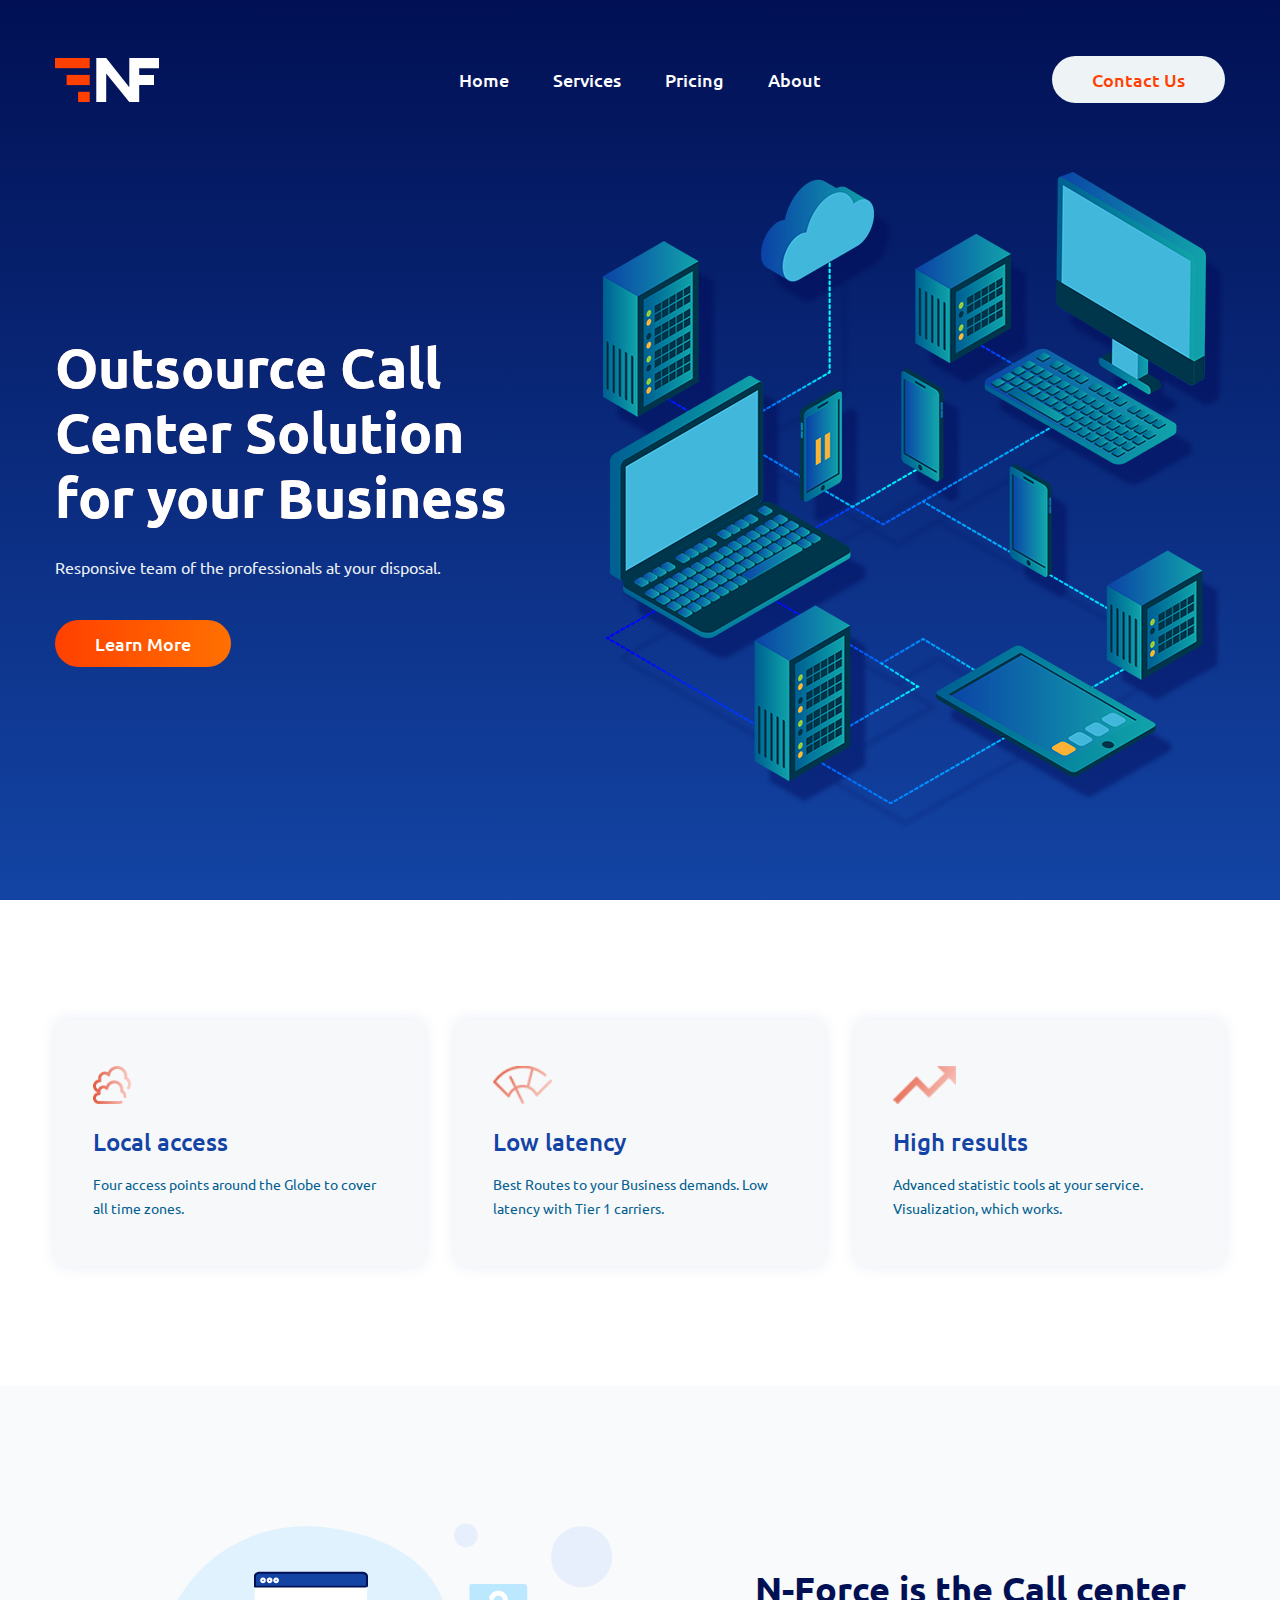
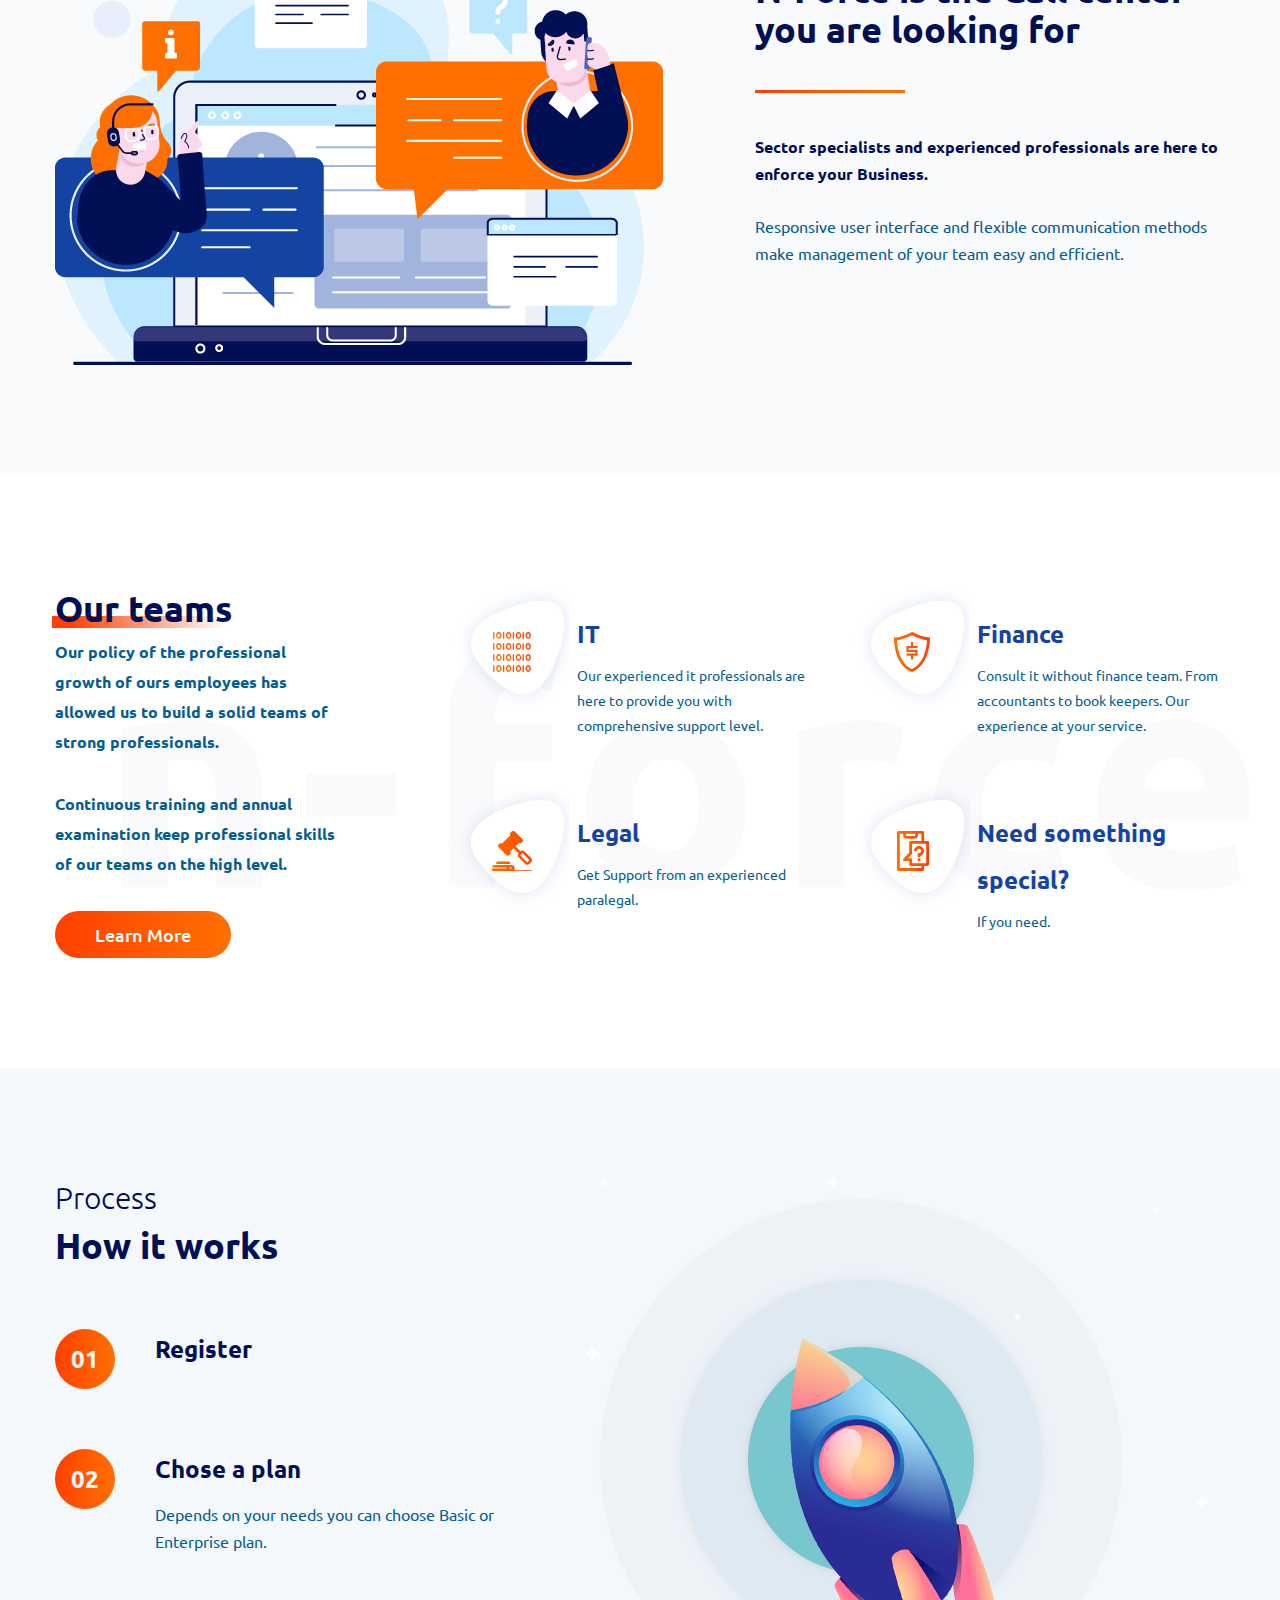
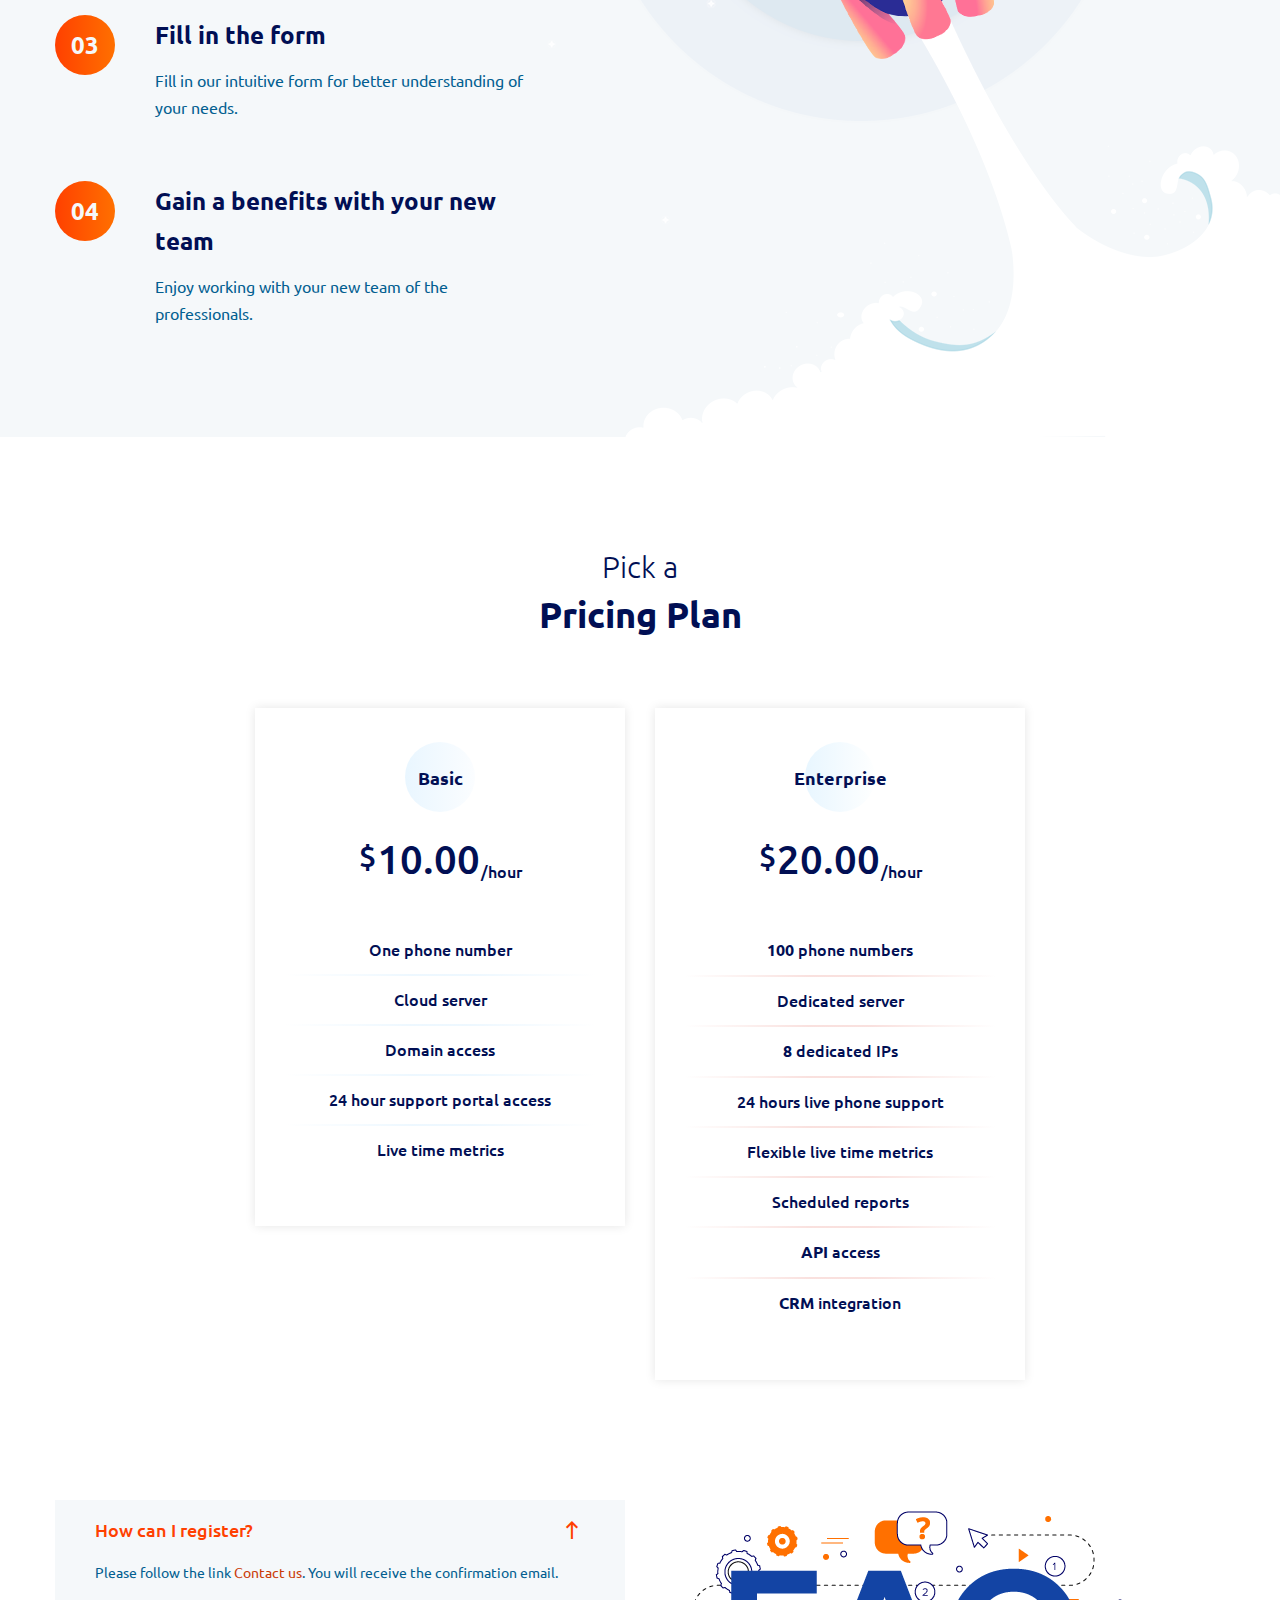
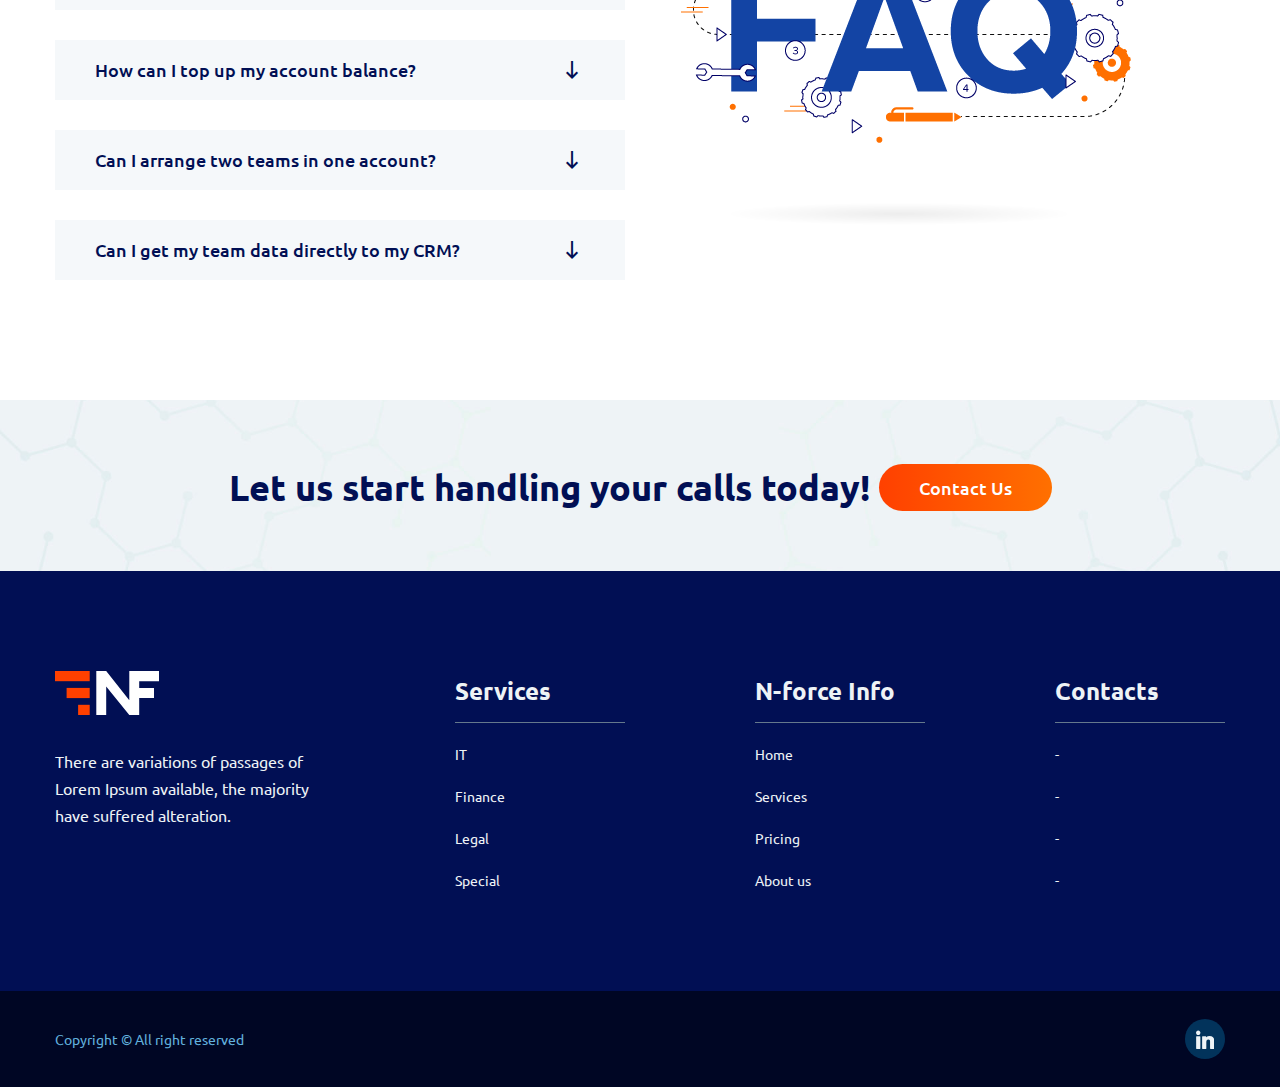
==== index.html @ a9c1863a "ADD: initial version" ====
<!doctype html>
<html class="no-js" lang="zxx">

<head>
	<meta charset="utf-8">
	<meta http-equiv="x-ua-compatible" content="ie=edge">
	<title>N-Force - Outsource Call Center Solution for your Business</title>
	<meta name="description" content="">
	<meta name="viewport" content="width=device-width, initial-scale=1">

	<!-- Favicons -->
	<link rel="shortcut icon" href="images/favicon.ico">
	<link rel="apple-touch-icon" href="images/icon.png">

	<!-- Google font (font-family: 'Ubuntu', sans-serif;) -->
	<link href="https://fonts.googleapis.com/css?family=Ubuntu:300,400,400i,500,500i,700" rel="stylesheet">

	<!-- Stylesheets -->
	<link rel="stylesheet" href="css/bootstrap.min.css">
	<link rel="stylesheet" href="css/plugins.css">
	<link rel="stylesheet" href="style.css">

	<!-- Cusom css -->
    <link rel="stylesheet" href="css/custom.css">

	<!-- Modernizer js -->
	<script src="js/vendor/modernizr-3.5.0.min.js"></script>
</head>

<body>

	<!-- Main wrapper -->
	<div class="wrapper" id="wrapper">
		<!-- Header -->
        <header id="header-area" class="header-area">
            <div class="container">
                <div class="row align-items-center d-none d-lg-flex">
                    <div class="col-lg-3">
                        <div class="logo">
                            <a href="index.html">
                                <img src="images/logo/nforcelogo01.svg" alt="N-force">
                            </a>
                        </div>
                    </div>
                    <div class="col-lg-6">
                        <nav class="mainmenu__nav">
                            <ul class="mainmenu">
                                <li>
                                    <a href="index.html">Home</a>
                                </li>
                                <li class="drop">
                                    <a href="services.html">Services</a>
                                    <ul class="dropdown__menu">
                                        <li><a href="services.html#it">IT</a></li>
                                        <li><a href="services.html#finance">Finance</a></li>
                                        <li><a href="services.html#legal">Legal</a></li>
                                        <li><a href="services.html#special">Special</a></li>
                                    </ul>
                                </li>
                                <li>
                                    <a href="index.html#pricing">Pricing</a>
                                </li>
                                <li>
                                    <a href="about.html">About</a>
                                </li>
                            </ul>
                        </nav>
                    </div>
                    <div class="col-lg-3">
                        <div class="header__btn">
                            <a class="voopo__btn white__btn" href="contact.html">Contact Us</a>
                        </div>
                    </div>
                </div>
                <!-- Mobile Menu -->
                <div class="mobile-menu d-block d-lg-none">
                    <div class="logo">
                        <a href="index.html"><img src="images/logo/nforcelogo01.svg" alt="N-force"></a>
                    </div>
                    <div class="header__btn">
                        <a class="voopo__btn white__btn" href="contact.html">Contact Us</a>
                    </div>
                </div>
                <!-- Mobile Menu -->
            </div>
        </header>
		<!-- //Header -->
		<!-- Start Banner Area -->
		<div class="slider__area slider--one">
			<div class="slide__activation">
				<!-- Start Single Slide -->
				<div class="slide slider_fixed_height gra__bg--1 d-flex align-items-center">
					<div class="container">
						<div class="row align-items-center">
							<div class="col-lg-6 col-xl-5 col-md-6 col-sm-6 col-12">
								<div class="content">
									<h1>Outsource Call Center Solution for your Business</h1>
									<p>Responsive team of the professionals at your disposal.</p>
									<a class="voopo__btn btn--org" href="about.html">Learn More</a>
								</div>
							</div>
							<div class="col-lg-6 col-xl-7 col-md-6 col-sm-6 col-12">
								<div class="slide__fornt__img">
									<img src="images/banner/s1.png" alt="N-force">
								</div>
							</div>
						</div>
					</div>
				</div>
				<!-- End Single Slide -->
			</div>
		</div>
		<!-- End Banner Area -->
		<!-- Start Service Area -->
		<div id="service" class="voopo__service ptb--120">
			<div class="container">
				<div class="row">
					<!-- Start Single Service -->
					<div class="col-lg-4 col-md-6 col-sm-6 col-12">
						<div class="service">
							<img src="images/icons/s1.png" alt="N-force">
							<h2><a href="#">Local access</a></h2>
							<p>Four access points around the Globe to cover all time zones.</p>
						</div>
					</div>
					<!-- End Single Service -->
					<!-- Start Single Service -->
					<div class="col-lg-4 col-md-6 col-sm-6 col-12 xs__mt--40">
						<div class="service">
							<img src="images/icons/s2.png" alt="N-force">
							<h2><a href="#">Low latency</a></h2>
							<p>Best Routes to your Business demands. Low latency with Tier 1 carriers.</p>
						</div>
					</div>
					<!-- End Single Service -->
					<!-- Start Single Service -->
					<div class="col-lg-4 col-md-6 col-sm-6 col-12 md__mt--40 sm__mt--40">
						<div class="service">
							<img src="images/icons/s3.png" alt="N-force">
							<h2><a href="#">High results</a></h2>
							<p>Advanced statistic tools at your service. Visualization, which works.</p>
						</div>
					</div>
					<!-- End Single Service -->
				</div>
			</div>
		</div>
		<!-- End Service Area -->
		<!-- Start N-force Business -->
		<div class="voopo__business bg--cart-4 ptb--110">
			<div class="container">
				<div class="row align-items-center">
					<div class="col-xl-7 col-lg-6 col-md-6 col-sm-12 col-12">
						<div class="thumb">
							<img src="images/about/s1.png" alt="N-force">
						</div>
					</div>
					<div class="col-xl-5 col-lg-6 col-md-6 col-sm-12 col-12 sm__mt--40">
						<div class="content">
							<h2 class="title__line">N-Force is the Call center you are looking for</h2>
							<p class="first__desc">Sector specialists and experienced professionals are here to enforce your Business.</p>
							<p>Responsive user interface and flexible communication methods make management of your team easy and efficient.</p>
							<p></p>
						</div>
					</div>
				</div>
			</div>
		</div>
		<!-- End N-force Business -->
		<!-- Start Best Service Area -->
		<div id="service" class="voopo__best__service bg--white ptb--110  poss--relative area__text">
			<div class="container">
				<div class="row">
					<!-- Start Single Service -->
					<div class="col-lg-4 col-md-5 col-12 col-sm-8">
						<div class="service__title">
							<h2>Our teams</h2>
							<p>Our policy of the professional growth of ours employees has allowed us to build a solid teams of strong professionals.</p>
                            <p> Continuous training and annual examination keep professional skills of our teams on the high level.</p>
							<a class="voopo__btn btn--org" href="services.html">Learn More</a>
						</div>
					</div>
					<!-- End Single Service -->
					<!-- Start Single Service -->
					<div class="col-xl-4 col-lg-6 col-md-7 col-12 col-sm-12 sm__mt--40">
						<div class="best__service">
							<div class="icon">
                                <img src="images/icons/data.svg" alt="IT">
							</div>
							<div class="content">
								<h2><a href="services.html#it">IT</a></h2>
								<p>Our experienced it professionals are here to provide you with comprehensive support level.</p>
							</div>
						</div>
						<div class="best__service">
							<div class="icon">
								<img src="images/icons/legal.svg" alt="Legal">
							</div>
							<div class="content">
								<h2><a href="services.html#legal">Legal</a></h2>
								<p>Get Support from an experienced paralegal.</p>
							</div>
						</div>
					</div>
					<!-- End Single Service -->
					<!-- Start Single Service -->
					<div class="col-xl-4 col-lg-6 col-md-7 col-12 col-sm-12 sm__mt--40">
						<div class="best__service">
							<div class="icon">
								<img src="images/icons/finance.svg" alt="Finance">
							</div>
							<div class="content">
								<h2><a href="services.html#finance">Finance</a></h2>
								<p>Consult it without finance team. From accountants to book keepers. Our experience at your service.</p>
							</div>
						</div>
						<div class="best__service">
							<div class="icon">
								<img src="images/icons/special.svg" alt="Special">
							</div>
							<div class="content">
								<h2><a href="services.html#special">Need something special?</a></h2>
								<p>If you need.</p>
							</div>
						</div>
					</div>
					<!-- End Single Service -->
				</div>
			</div>
		</div>
		<!-- End Best Service Area -->
        <!-- Start Working Process -->
        <div class="voopo__working__process bg--cart-7 poss--relative">
            <div class="container">
                <div class="row">
                    <div class="col-lg-12">
                        <div class="section__title text-left">
                            <span>Process</span>
                            <h2>How it works</h2>
                        </div>
                    </div>
                </div>
                <div class="row">
                    <div class="col-lg-5 col-md-6 col-sm-12 col-12">
                        <div class="process__inner">
                            <!-- Start Single Process -->
                            <div class="voopo__process">
                                <div class="count">
                                    <span>01</span>
                                </div>
                                <div class="content">
                                    <h4>Register</h4>
                                    <p></p>
                                </div>
                            </div>
                            <!-- End Single Process -->
                            <!-- Start Single Process -->
                            <div class="voopo__process">
                                <div class="count">
                                    <span>02</span>
                                </div>
                                <div class="content">
                                    <h4>Chose a plan</h4>
                                    <p>Depends on your needs you can choose Basic or Enterprise plan.</p>
                                </div>
                            </div>
                            <!-- End Single Process -->
                            <!-- Start Single Process -->
                            <div class="voopo__process">
                                <div class="count">
                                    <span>03</span>
                                </div>
                                <div class="content">
                                    <h4>Fill in the form</h4>
                                    <p>Fill in our intuitive form for better understanding of your needs.</p>
                                </div>
                            </div>
                            <!-- End Single Process -->
                            <!-- Start Single Process -->
                            <div class="voopo__process">
                                <div class="count">
                                    <span>04</span>
                                </div>
                                <div class="content">
                                    <h4>Gain a benefits with your new team</h4>
                                    <p>Enjoy working with your new team of the professionals.</p>
                                </div>
                            </div>
                            <!-- End Single Process -->
                        </div>
                    </div>
                </div>
            </div>
            <div class="thumb__poss">
                <img src="images/about/shape.png" alt="N-force">
            </div>
        </div>
        <!-- End Working Process -->
		<!-- Start Pricing Table Area -->
		<div id="pricing" class="voopo__picing__area pt--110 pb--120">
			<div class="container">
				<div class="row">
					<div class="col-lg-12">
						<div class="section__title text-center">
							<span>Pick a</span>
							<h2>Pricing Plan</h2>
						</div>
					</div>
				</div>
				<div class="row mt--30">
					<!-- Start Single Pricing -->
                    <div class="col-lg-2">
                    </div>
					<div class="col-lg-4 col-md-6 col-sm-6 col-12">
						<div class="pricing">
							<div class="content">
								<span>Basic</span>
								<div class="price">
									<p><sup>$</sup> 10.00 <sub>/hour</sub></p>
								</div>
								<ul>
									<li>One phone number</li>
									<li>Cloud server</li>
									<li>Domain access</li>
									<li>24 hour support portal access</li>
									<li>Live time metrics</li>
								</ul>
							</div>
						</div>
					</div>
					<!-- End Single Pricing -->
					<!-- Start Single Pricing -->
					<div class="col-lg-4 col-md-6 col-sm-6 col-12">
						<div class="pricing active">
							<div class="content">
								<span>Enterprise</span>
								<div class="price">
									<p><sup>$</sup> 20.00 <sub>/hour</sub></p>
								</div>
								<ul>
									<li><b>100</b> phone numbers</li>
									<li>Dedicated server</li>
									<li><b>8</b> dedicated IPs</li>
									<li>24 hours live phone support</li>
									<li>Flexible live time metrics</li>
                                    <li>Scheduled reports</li>
                                    <li><b>API</b> access</li>
                                    <li><b>CRM</b> integration</li>

								</ul>
							</div>
						</div>
					</div>
                    <div class="col-lg-2">
                    </div>
					<!-- End Single Pricing -->
				</div>
			</div>
		</div>
		<!-- End Pricing Table Area -->
        <!-- Start Faq Area -->
        <div class="voopo__faq__area pb--120 bg--white">
            <div class="container">
                <div class="row">
                    <div class="col-lg-6 col-md-12 col-sm-12 col-12">
                        <div id="accordion" class="panora_accordion" role="tablist">
                            <div class="card">
                                <div class="acc-header" role="tab" id="headingOne">
                                    <h5>
                                        <a data-toggle="collapse" href="#collapseOne" role="button" aria-expanded="true" aria-controls="collapseOne">How can I register?</a>
                                    </h5>
                                </div>

                                <div id="collapseOne" class="collapse show" role="tabpanel" aria-labelledby="headingOne" data-parent="#accordion">
                                    <div class="card-body">Please follow the link <a href="contact.html">Contact us</a>. You will receive the confirmation email.
                                    </div>
                                </div>
                            </div>
                            <div class="card">
                                <div class="acc-header" role="tab" id="headingTwo">
                                    <h5>
                                        <a class="collapsed" data-toggle="collapse" href="#collapseTwo" role="button" aria-expanded="false" aria-controls="collapseTwo">
                                            How can I top up my account balance?</a>
                                    </h5>
                                </div>
                                <div id="collapseTwo" class="collapse" role="tabpanel" aria-labelledby="headingTwo" data-parent="#accordion">
                                    <div class="card-body">We accept payments by credit cards (Visa, Master Card, American Express), PayPal and Direct Bank wire transfer.</div>
                                </div>
                            </div>
                            <div class="card">
                                <div class="acc-header" role="tab" id="headingThree">
                                    <h5>
                                        <a class="collapsed" data-toggle="collapse" href="#collapseThree" role="button" aria-expanded="false" aria-controls="collapseThree">Can I arrange two teams in one account?</a>
                                    </h5>
                                </div>
                                <div id="collapseThree" class="collapse" role="tabpanel" aria-labelledby="headingThree" data-parent="#accordion">
                                    <div class="card-body">Yes, your will be able to switch between your teams on your real time dashboard.</div>
                                </div>
                            </div>
                            <div class="card">
                                <div class="acc-header" role="tab" id="four">
                                    <h5>
                                        <a class="collapsed" data-toggle="collapse" href="#collapseFour" role="button" aria-expanded="false" aria-controls="collapseFour">
                                        Can I get my team data directly to my CRM?</a>
                                    </h5>
                                </div>
                                <div id="collapseFour" class="collapse" role="tabpanel" aria-labelledby="four" data-parent="#accordion">
                                    <div class="card-body">Yes, our enterprise clients have this feature.</div>
                                </div>
                            </div>
                        </div>
                    </div>
                    <div class="col-lg-6 col-md-12 col-sm-12 col-12 sm__mt--40 md__mt--40 xs__mt--40">
                        <div class="contact__thumb">
                            <img src="images/about/faq.png" alt="N-force">
                        </div>
                    </div>
                </div>
            </div>
        </div>
        <!-- End Faq Area -->
        <!-- Start Contact US Area -->
        <div class="ptb--60 bg-image--8">
            <div class="container">
                <div class="row">
                    <div class="col-lg-12">
                        <div class="section__title text-center">
                            <h2>
                            Let us start handling your calls today!
                            <a class="voopo__btn align-top" href="contact.html">Contact Us</a>
                            </h2>
                        </div>

                    </div>
                </div>
            </div>
        </div>
        <!-- End Contact US Area -->
		<!-- Footer Area -->
		<footer id="footer" class="footer-area">
			<div class="footer__top bg--cart-8">
				<div class="container">
					<div class="row">
						<!-- Start Single Wedget -->
						<div class="col-lg-3 col-md-6 col-sm-6 col-12">
							<div class="single__wedget">
								<div class="logo">
									<a href="index.html"><img src="images/logo/nforcelogo01.svg" alt="N-force"></a>
								</div>
								<div class="content">
									<p>There are variations of passages of Lorem Ipsum available, the majority have suffered alteration.</p>
								</div>
							</div>
						</div>
						<!-- End Single Wedget -->
						<!-- Start Single Wedget -->
						<div class="col-lg-2 offset-lg-1 col-md-6 col-sm-6 col-12 xs__mt--40">
							<div class="single__wedget">
								<h2 class="ft__title">Services</h2>
								<ul class="ft__contact__link">
									<li><a href="services.html#it">IT</a></li>
									<li><a href="services.html#finance">Finance</a></li>
									<li><a href="services.html#legal">Legal</a></li>
									<li><a href="services.html#special">Special</a></li>
								</ul>
							</div>
						</div>
						<!-- End Single Wedget -->
						<!-- Start Single Wedget -->
						<div class="col-lg-2 offset-lg-1 col-md-6 col-sm-6 col-12 sm__mt--40 md__mt--40">
							<div class="single__wedget">
								<h2 class="ft__title">N-force Info</h2>
								<ul class="ft__contact__link">
									<li><a href="index.html">Home</a></li>
									<li><a href="services.html">Services</a></li>
									<li><a href="index.html#pricing">Pricing</a></li>
									<li><a href="about.html">About us</a></li>
								</ul>
							</div>
						</div>
						<!-- End Single Wedget -->
						<!-- Start Single Wedget -->
						<div class="col-lg-2 offset-lg-1 col-md-6 col-sm-6 col-12 sm__mt--40 md__mt--40">
							<div class="single__wedget">
								<h2 class="ft__title">Contacts</h2>
								<ul class="ft__contact__link">
									<li><a href="#">-</a></li>
									<li><a href="#">-</a></li>
									<li><a href="#">-</a></li>
									<li><a href="#">-</a></li>
								</ul>
							</div>
						</div>
						<!-- End Single Wedget -->
					</div>
				</div>
			</div>
			<div class="copyright bg--cart-3">
				<div class="container">
					<div class="row align-items-center">
						<div class="col-lg-6 col-md-6 col-sm-6 col-12">
							<div class="copyright__inner">
								<p>Copyright © All right reserved</p>
							</div>
						</div>
						<div class="col-lg-6 col-md-6 col-sm-6 col-12">
							<div class="ft__social__link">
								<ul class="social-icon">
									<li><a href="#"><i class="zmdi zmdi-linkedin"></i></a></li>
								</ul>
							</div>
						</div>
					</div>
				</div>
			</div>
		</footer>
		<!-- //Footer Area -->

	</div><!-- //Main wrapper -->

	<!-- JS Files -->
	<script src="js/vendor/jquery-3.2.1.min.js"></script>
	<script src="js/popper.min.js"></script>
	<script src="js/bootstrap.min.js"></script>
	<script src="js/plugins.js"></script>
	<script src="js/active.js"></script>
</body>
</html>
---- css/plugins.css ----
/*********************************************************************************

	Template Name: Voopo - VOIP, Telecom and Cloud Services Template
	Description: Voopo is a beautiful and unique Bootstrap 4 template.
	Version: 1.0

**********************************************************************************/

@import url(plugins/font-awesome.min.css);
@import url(plugins/slick.min.css);
@import url(plugins/material-design-iconic-font.min.css);
@import url(plugins/mainmenu.css);
---- style.css ----
/*********************************************************************************

	Template Name: N-force - VOIP, Telecom and Cloud Services Template
	Description: N-force is a beautiful and unique Bootstrap 4 template.
	Version: 1.0

**********************************************************************************/
/*===============================================================================
			[ INDEX ]
=================================================================================
	reset
	typography
	helper-class
	button
    section-title
    header
    slider
    service
    business
    software
    price
    shop
    video
    working
    faq
    breadcaump
    about
    testimonial
    blog
    sidebar
    blog-list
    contact
    cart
    checkout
    blog-details
    footer





/* Needed Files*/
/*===== Colors =====//*/
/*===== Font Family =====//*/
/*===== Line Height =====//*/
/*===== Radius  =====//*/
/*==== Font size =====//*/
/*===== Border color ======//*/
/*===== Alerts color  =====//*/
/*===== Social Colors =====//*/
/* Layouts*/
/* container 450px*/
/* container 300px*/
/*******************
Basic Styles
********************/
/*--------------------
Reset Styles
----------------------*/
* {
  box-sizing: border-box; }

article,
aside,
details,
figcaption,
figure,
footer,
header,
nav,
section,
summary {
  display: block; }

audio,
canvas,
video {
  display: inline-block; }

audio:not([controls]) {
  display: none;
  height: 0; }

[hidden] {
  display: none; }

html {
  font-size: 100%;
  overflow-y: scroll;
  -webkit-text-size-adjust: 100%;
  -ms-text-size-adjust: 100%; }

html,
button,
input,
select,
textarea {
  font-family: "Ubuntu", sans-serif; }

body {
  color: #141412;
  line-height: 1.5;
  margin: 0; }

a {
  color: #ca3c08;
  text-decoration: none; }

a:visited {
  color: #ac0404; }

a:focus {
  outline: thin dotted; }

a:active,
a:hover {
  color: #ea9629;
  outline: 0; }

a:hover {
  text-decoration: underline; }

h1,
h2,
h3,
h4,
h5,
h6 {
  clear: both;
  font-family: "Ubuntu", sans-serif;
  line-height: 1.3; }

h1 {
  font-size: 48px;
  margin: 33px 0; }

h2 {
  font-size: 30px;
  margin: 25px 0; }

h3 {
  font-size: 22px;
  margin: 22px 0; }

h4 {
  font-size: 20px;
  margin: 25px 0; }

h5 {
  font-size: 18px;
  margin: 30px 0; }

h6 {
  font-size: 16px;
  margin: 36px 0; }

address {
  font-style: italic;
  margin: 0 0 24px; }

abbr[title] {
  border-bottom: 1px dotted; }

b,
strong {
  font-weight: bold; }

dfn {
  font-style: italic; }

mark {
  background: #ff0;
  color: #000; }

p {
  margin: 0 0 24px; }

code,
kbd,
pre,
samp {
  font-family: monospace, serif;
  font-size: 14px;
  -webkit-hyphens: none;
  -ms-hyphens: none;
  hyphens: none; }

pre {
  background: #f5f5f5;
  color: #666;
  font-family: monospace;
  font-size: 14px;
  margin: 20px 0;
  overflow: auto;
  padding: 20px;
  white-space: pre;
  white-space: pre-wrap;
  word-wrap: break-word; }

blockquote,
q {
  -webkit-hyphens: none;
  -ms-hyphens: none;
  hyphens: none;
  quotes: none; }

blockquote:before,
blockquote:after,
q:before,
q:after {
  content: "";
  content: none; }

blockquote {
  font-size: 18px;
  font-style: italic;
  font-weight: 300;
  margin: 24px 40px; }

blockquote blockquote {
  margin-right: 0; }

blockquote cite,
blockquote small {
  font-size: 14px;
  font-weight: normal;
  text-transform: uppercase; }

blockquote em,
blockquote i {
  font-style: normal;
  font-weight: 300; }

blockquote strong,
blockquote b {
  font-weight: 400; }

small {
  font-size: smaller; }

sub,
sup {
  font-size: 75%;
  line-height: 0;
  position: relative;
  vertical-align: baseline; }

sup {
  top: -0.5em; }

sub {
  bottom: -0.25em; }

dl {
  margin: 0 20px; }

dt {
  font-weight: bold; }

dd {
  margin: 0 0 20px; }

menu,
ol,
ul {
  margin: 16px 0;
  padding: 0 0 0 40px; }

ul {
  list-style-type: square; }

nav ul,
nav ol {
  list-style: none;
  list-style-image: none; }

li > ul,
li > ol {
  margin: 0; }

img {
  -ms-interpolation-mode: bicubic;
  border: 0;
  vertical-align: middle; }

svg:not(:root) {
  overflow: hidden; }

figure {
  margin: 0; }

form {
  margin: 0; }

fieldset {
  border: 1px solid #c0c0c0;
  margin: 0 2px;
  min-width: inherit;
  padding: 0.35em 0.625em 0.75em; }

legend {
  border: 0;
  padding: 0;
  white-space: normal; }

button,
input,
select,
textarea {
  font-size: 100%;
  margin: 0;
  max-width: 100%;
  vertical-align: baseline; }

button,
input {
  line-height: normal; }

button,
html input[type="button"],
input[type="reset"],
input[type="submit"] {
  -webkit-appearance: button;
  cursor: pointer; }

button[disabled],
input[disabled] {
  cursor: default; }

input[type="checkbox"],
input[type="radio"] {
  padding: 0; }

input[type="search"] {
  -webkit-appearance: textfield;
  padding-right: 2px;
  /* Don't cut off the webkit search cancel button */
  width: 270px; }

input[type="search"]::-webkit-search-decoration {
  -webkit-appearance: none; }

button::-moz-focus-inner,
input::-moz-focus-inner {
  border: 0;
  padding: 0; }

textarea {
  overflow: auto;
  vertical-align: top; }

table {
  border-bottom: 1px solid #ededed;
  border-collapse: collapse;
  border-spacing: 0;
  font-size: 14px;
  line-height: 2;
  margin: 0 0 20px;
  width: 100%; }

caption,
th,
td {
  font-weight: normal;
  text-align: left; }

caption {
  font-size: 16px;
  margin: 20px 0; }

th {
  font-weight: bold;
  text-transform: uppercase; }

td {
  border-top: 1px solid #ededed;
  padding: 6px 10px 6px 0; }

del {
  color: #333; }

ins {
  background: #fff9c0;
  text-decoration: none; }

hr {
  background-size: 4px 4px;
  border: 0;
  height: 1px;
  margin: 0 0 24px; }

/* Placeholder text color -- selectors need to be separate to work. */
::-webkit-input-placeholder {
  color: #7d7b6d; }

:-moz-placeholder {
  color: #7d7b6d; }

::-moz-placeholder {
  color: #7d7b6d; }

:-ms-input-placeholder {
  color: #7d7b6d; }

/*--------------------
	Typography
-------------------*/
html {
  overflow-x: hidden; }

body {
  overflow-x: hidden;
  font-size: 14px;
  line-height: 24px;
  -webkit-font-smoothing: antialiased;
  -moz-osx-font-smoothing: grayscale;
  font-family: "Ubuntu", sans-serif;
  color: #333333;
  font-weight: 400; }

p {
  font-size: 14px;
  line-height: 24px;
  color: #035f91; }

::-webkit-input-placeholder {
  color: #333333; }

:-moz-placeholder {
  color: #333333; }

::-moz-placeholder {
  color: #333333; }

:-ms-input-placeholder {
  color: #333333; }

h1,
h2,
h3,
h4,
h5,
h6,
.h1,
.h2,
.h3,
.h4,
.h5,
.h6,
address,
p,
pre,
blockquote,
dl,
dd,
menu,
ol,
ul,
table,
caption,
hr {
  margin: 0;
  margin-bottom: 15px; }

h1,
h2,
h3,
h4,
h5,
h6,
.h1,
.h2,
.h3,
.h4,
.h5,
.h6 {
  font-family: "Ubuntu", sans-serif;
  line-height: 1.3; }

h1,
.h1 {
  font-size: 55px;
  font-weight: 700; }

h2,
.h2 {
  font-size: 24px;
  font-weight: 700; }

h3,
.h3 {
  font-size: 22px; }

h4,
.h4 {
  font-size: 20px; }

h5,
.h5 {
  font-size: 18px; }

h6,
.h6 {
  font-size: 16px; }

@media only screen and (min-width: 768px) and (max-width: 991px) {
  h1,
  .h1 {
    font-size: 36px; }

  h2,
  .h2 {
    font-size: 26px; }

  h3,
  .h3 {
    font-size: 20px; } }
@media only screen and (max-width: 767px) {
  h1,
  .h1 {
    font-size: 32px; }

  h2,
  .h2 {
    font-size: 24px; }

  h3,
  .h3 {
    font-size: 18px; } }
h1,
.h1,
h2,
.h2 {
  font-weight: 700; }

h3,
.h3,
h4,
.h4 {
  font-weight: 600; }

h5,
.h5,
h6,
.h6 {
  font-weight: 500; }

a:hover,
a:focus,
a:active {
  text-decoration: none;
  outline: none; }

/**--------------------
Helper Class
------------------*/
.hidden {
  display: none; }

.visuallyhidden {
  border: 0;
  clip: rect(0 0 0 0);
  height: 1px;
  margin: -1px;
  overflow: hidden;
  padding: 0;
  position: absolute;
  width: 1px; }

.visuallyhidden.focusable:active,
.visuallyhidden.focusable:focus {
  clip: auto;
  height: auto;
  margin: 0;
  overflow: visible;
  position: static;
  width: auto; }

.invisible {
  visibility: hidden; }

.clearfix:before,
.clearfix:after {
  content: " ";
  /* 1 */
  display: table;
  /* 2 */ }

.clearfix:after {
  clear: both; }

.poss--relative {
  position: relative; }

.poss--absolute {
  position: absolute; }

a {
  transition: 0.5s; }

a#scrollUp {
  background: #ff4000;
  color: #fff;
  bottom: 40px;
  right: 40px;
  border-radius: 100px;
  height: 45px;
  width: 45px;
  font-size: 20px;
  text-align: center;
  padding: 9px 0;
  box-shadow: 0 0 15px 0px rgba(50, 50, 50, 0.2);
  transition: 0.3s;
  line-height: 25px; }
  a#scrollUp:hover {
    background: #fff;
    color: #ff4000; }

input,
textarea {
  outline: none;
  transition: 0.3s; }

@media only screen and (max-width: 575px) {
  .container {
    width: 450px; } }
@media only screen and (max-width: 479px) {
  .container {
    width: 300px; } }
/* Font specialized */
.body--font {
  font-family: "Ubuntu", sans-serif; }

.heading--font {
  font-family: "Ubuntu", sans-serif; }

/* Height and width */
.fullscreen {
  min-height: 100vh;
  width: 100%; }

.w--100 {
  width: 100%; }

.w--75 {
  width: 75%; }

.w--50 {
  width: 50%; }

.w--33 {
  width: 33.33%; }

.w--25 {
  width: 25%; }

.w--10 {
  width: 10%; }

.h--100 {
  height: 100%; }

.h--75 {
  height: 75%; }

.h--50 {
  height: 50%; }

.h--25 {
  height: 25%; }

.h--33 {
  height: 33.33%; }

.h--10 {
  height: 10%; }

/* Define Colors */
.theme--color {
  color: #ff4000; }

.color--light {
  color: #999999; }

.color--dark {
  color: #333333; }

.color--black {
  color: #000000; }

.color--white {
  color: #ffffff; }

/* Background Color */
.bg--theme {
  background: #ff4000; }

.bg--light {
  background: #999999; }

.bg--dark {
  background: #333333; }

.bg--black {
  background: #000000; }

.bg--white {
  background: #ffffff; }

.bg--cart-1 {
  background: #f8fafb; }

.bg--cart-2 {
  background: #00082e; }

.bg--cart-3 {
  background: #000624; }

.bg--cart-4 {
  background: #f8fafb; }

.bg--cart-5 {
  background: #f5f8fa; }

.bg--cart-6 {
  background: #f8f1f4; }

.bg--cart-7 {
  background: #f5f8fa; }

.bg--cart-8 {
  background: #010f54; }

.bg--cart-9 {
  background: #f1f5f8; }

.bg--cart-10 {
  background: #f8fafb; }

.bg--cart-11 {
  background: #f8f9fa; }

/* Background Image */
.bg-image--1 {
  background-image: url(images/bg/1.jpg);
  background-repeat: no-repeat;
  background-size: cover;
  background-position: center center; }

.bg-image--2 {
  background-image: url(images/bg/2.jpg);
  background-repeat: no-repeat;
  background-size: cover;
  background-position: center center; }

.bg-image--3 {
  background-image: url(images/bg/3.jpg);
  background-repeat: no-repeat;
  background-size: cover;
  background-position: center center; }

.bg-image--4 {
  background-image: url(images/bg/4.jpg);
  background-repeat: no-repeat;
  background-size: cover;
  background-position: center center; }

.bg-image--5 {
  background-image: url(images/bg/5.jpg);
  background-repeat: no-repeat;
  background-size: cover;
  background-position: center center; }

.bg-image--6 {
  background-image: url(images/bg/6.jpg);
  background-repeat: no-repeat;
  background-size: cover;
  background-position: center center; }

.bg-image--7 {
  background-image: url(images/bg/7.jpg);
  background-repeat: no-repeat;
  background-size: cover;
  background-position: center center; }

.bg-image--8 {
  background-image: url(images/bg/8.jpg);
  background-repeat: no-repeat;
  background-size: cover;
  background-position: center center; }

.bg-image--9 {
  background-image: url(images/bg/9.jpg);
  background-repeat: no-repeat;
  background-size: cover;
  background-position: center center; }

.bg-image--10 {
  background-image: url(images/bg/10.jpg);
  background-repeat: no-repeat;
  background-size: cover;
  background-position: center center; }

.bg-image--11 {
  background-image: url(images/bg/11.jpg);
  background-repeat: no-repeat;
  background-size: cover;
  background-position: center center; }

.bg-image--12 {
  background-image: url(images/bg/12.jpg);
  background-repeat: no-repeat;
  background-size: cover;
  background-position: center center; }

.bg-image--13 {
  background-image: url(images/bg/13.jpg);
  background-repeat: no-repeat;
  background-size: cover;
  background-position: center center; }

.bg-image--14 {
  background-image: url(images/bg/14.jpg);
  background-repeat: no-repeat;
  background-size: cover;
  background-position: center center; }

.bg-image--15 {
  background-image: url(images/bg/15.jpg);
  background-repeat: no-repeat;
  background-size: cover;
  background-position: center center; }

.bg-image--16 {
  background-image: url(images/bg/16.jpg);
  background-repeat: no-repeat;
  background-size: cover;
  background-position: center center; }

.bg-image--17 {
  background-image: url(images/bg/17.jpg);
  background-repeat: no-repeat;
  background-size: cover;
  background-position: center center; }

.bg-image--18 {
  background-image: url(images/bg/18.jpg);
  background-repeat: no-repeat;
  background-size: cover;
  background-position: center center; }

.bg-image--19 {
  background-image: url(images/bg/19.jpg);
  background-repeat: no-repeat;
  background-size: cover;
  background-position: center center; }

.bg-image--20 {
  background-image: url(images/bg/20.jpg);
  background-repeat: no-repeat;
  background-size: cover;
  background-position: center center; }

.mt--20 {
  margin-top: 20px; }

.mt--30 {
  margin-top: 30px; }

.mt--40 {
  margin-top: 40px; }

.mt--50 {
  margin-top: 50px; }

.mt--60 {
  margin-top: 60px; }

.mt--70 {
  margin-top: 70px; }

.mt--80 {
  margin-top: 80px; }

.mt--90 {
  margin-top: 90px; }

.mt--100 {
  margin-top: 100px; }

.mt--110 {
  margin-top: 110px; }

.mt--120 {
  margin-top: 120px; }

.mt--130 {
  margin-top: 130px; }

.mt--140 {
  margin-top: 140px; }

.mt--150 {
  margin-top: 150px; }

.pt--20 {
  padding-top: 20px; }

.pt--30 {
  padding-top: 30px; }

.pt--40 {
  padding-top: 40px; }

.pt--50 {
  padding-top: 50px; }

.pt--60 {
  padding-top: 60px; }

.pt--70 {
  padding-top: 70px; }

.pt--80 {
  padding-top: 80px; }

.pt--90 {
  padding-top: 90px; }

.pt--100 {
  padding-top: 100px; }

.pt--110 {
  padding-top: 110px; }

.pt--120 {
  padding-top: 120px; }

.pt--130 {
  padding-top: 130px; }

.pt--140 {
  padding-top: 140px; }

.pt--150 {
  padding-top: 150px; }

.pb--20 {
  padding-bottom: 20px; }

.pb--30 {
  padding-bottom: 30px; }

.pb--40 {
  padding-bottom: 40px; }

.pb--50 {
  padding-bottom: 50px; }

.pb--60 {
  padding-bottom: 60px; }

.pb--70 {
  padding-bottom: 70px; }

.pb--80 {
  padding-bottom: 80px; }

.pb--90 {
  padding-bottom: 90px; }

.pb--100 {
  padding-bottom: 100px; }

.pb--110 {
  padding-bottom: 110px; }

.pb--120 {
  padding-bottom: 120px; }

.pb--130 {
  padding-bottom: 130px; }

.pb--140 {
  padding-bottom: 140px; }

.pb--150 {
  padding-bottom: 150px; }

.pb--160 {
  padding-bottom: 160px; }

.pb--170 {
  padding-bottom: 170px; }

.pb--180 {
  padding-bottom: 180px; }

.pb--190 {
  padding-bottom: 190px; }

.pb--200 {
  padding-bottom: 200px; }

.pb--210 {
  padding-bottom: 210px; }

.pb--220 {
  padding-bottom: 220px; }

.pb--230 {
  padding-bottom: 230px; }

.pb--240 {
  padding-bottom: 240px; }

.pb--250 {
  padding-bottom: 250px; }

.ptb--20 {
  padding: 20px 0; }

.ptb--30 {
  padding: 30px 0; }

.ptb--40 {
  padding: 40px 0; }

.ptb--50 {
  padding: 50px 0; }

.ptb--60 {
  padding: 60px 0; }

.ptb--70 {
  padding: 70px 0; }

.ptb--80 {
  padding: 80px 0; }

.ptb--90 {
  padding: 90px 0; }

.ptb--100 {
  padding: 100px 0; }

.ptb--110 {
  padding: 110px 0; }

.ptb--120 {
  padding: 120px 0; }

.ptb--130 {
  padding: 130px 0; }

.ptb--140 {
  padding: 140px 0; }

.ptb--150 {
  padding: 150px 0; }

.mb--60 {
  margin-bottom: 60px; }

/* Text specialized */
.text--italic {
  font-style: italic; }

.text--normal {
  font-style: normal; }

.text--underline {
  font-style: underline; }

/* Section padding */
.section-padding--xlg {
  padding: 150px 0; }

.section-padding--lg {
  padding: 100px 0; }

.section-padding--md {
  padding: 90px 0; }

.section-padding--sm {
  padding: 50px 0; }

@media only screen and (min-width: 992px) and (max-width: 1199px) {
  .lg__mt--40 {
    margin-top: 40px; } }
@media only screen and (min-width: 768px) and (max-width: 991px) {
  .section-padding--xlg {
    padding: 120px 0; }

  .section-padding--lg {
    padding: 100px 0; }

  .section-padding--md {
    padding: 85px 0; }

  .section-padding--sm {
    padding: 70px 0; }

  .md__mt--40 {
    margin-top: 40px; } }
@media only screen and (max-width: 767px) {
  .section-padding--xlg {
    padding: 90px 0; }

  .section-padding--lg {
    padding: 70px 0; }

  .section-padding--md {
    padding: 60px 0; }

  .section-padding--sm {
    padding: 50px 0; }

  .section-padding--xs {
    padding: 50px 0; }

  .sm-mt-60 {
    margin-top: 60px; }

  .sm__mt--40 {
    margin-top: 40px; } }
@media only screen and (max-width: 575px) {
  .xs-mt-60 {
    margin-top: 60px; }

  .xs__mt--40 {
    margin-top: 40px; } }
/* Overlay styles */
[data-overlay],
[data-black-overlay] {
  position: relative; }

[data-overlay] > div,
[data-overlay] > *,
[data-black-overlay] > div,
[data-black-overlay] > * {
  position: relative;
  z-index: 2; }

[data-overlay]:before,
[data-black-overlay]:before {
  content: "";
  position: absolute;
  left: 0;
  top: 0;
  height: 100%;
  width: 100%;
  z-index: 1; }

[data-overlay]:before {
  background-color: #ff4000; }

[data-black-overlay]:before {
  background-color: #000000; }

[data-overlay="1"]:before,
[data-black-overlay="1"]:before {
  opacity: 0.1; }

[data-overlay="2"]:before,
[data-black-overlay="2"]:before {
  opacity: 0.2; }

[data-overlay="3"]:before,
[data-black-overlay="3"]:before {
  opacity: 0.3; }

[data-overlay="4"]:before,
[data-black-overlay="4"]:before {
  opacity: 0.4; }

[data-overlay="5"]:before,
[data-black-overlay="5"]:before {
  opacity: 0.5; }

[data-overlay="6"]:before,
[data-black-overlay="6"]:before {
  opacity: 0.6; }

[data-overlay="7"]:before,
[data-black-overlay="7"]:before {
  opacity: 0.7; }

[data-overlay="8"]:before,
[data-black-overlay="8"]:before {
  opacity: 0.8; }

[data-overlay="9"]:before,
[data-black-overlay="9"]:before {
  opacity: 0.9; }

[data-overlay="10"]:before,
[data-black-overlay="10"]:before {
  opacity: 1; }

@media only screen and (max-width: 767px) {
  .ptb--110 {
    padding: 60px 0; }

  .ptb--120 {
    padding: 60px 0; }

  .pt--120 {
    padding-top: 60px; }

  .pt--110 {
    padding-top: 60px; }

  .pb--120 {
    padding-bottom: 60px; }

  .pb--110 {
    padding-bottom: 60px; } }
/*******************
Elements Styles
********************/
/*------------------
    Button Styles
---------------------*/
a.voopo__btn,
button.voopo__btn {
  background: rgba(0, 0, 0, 0) linear-gradient(-90deg, #ff7000, #ff4000) repeat scroll 0 0;
  border-radius: 24px;
  color: #ffffff;
  display: inline-block;
  font-size: 18px;
  font-weight: 500;
  height: 47px;
  line-height: 47px;
  padding: 0 40px;
  position: relative;
  transition: all 0.5s ease 0s;
  z-index: 1; }
  a.voopo__btn::before,
  button.voopo__btn::before {
    background: rgba(0, 0, 0, 0) linear-gradient(90deg, #ff7000, #ff4000) repeat scroll 0 0;
    border-radius: 24px;
    content: "";
    height: 100%;
    left: 0;
    opacity: 0;
    position: absolute;
    top: 0;
    transition: all 0.5s ease 0s;
    width: 100%;
    z-index: -1; }
  a.voopo__btn:hover::before,
  button.voopo__btn:hover::before {
    opacity: 1; }
  a.voopo__btn.btn--light,
  button.voopo__btn.btn--light {
    background: linear-gradient(-90deg, #eef3f6, #eef3f6);
    color: #ff4000;
    position: relative;
    transition: all 0.5s ease 0s;
    z-index: 1; }
    a.voopo__btn.btn--light::before,
    button.voopo__btn.btn--light::before {
      background: linear-gradient(-90deg, #ff7000, #ff4000);
      border-radius: 24px;
      content: "";
      height: 100%;
      left: 0;
      opacity: 0;
      position: absolute;
      top: 0;
      transition: all 0.5s ease 0s;
      width: 100%;
      z-index: -1; }
    a.voopo__btn.btn--light:hover::before,
    button.voopo__btn.btn--light:hover::before {
      opacity: 1;
      color: #fff; }
    a.voopo__btn.btn--light:hover,
    button.voopo__btn.btn--light:hover {
      color: #fff; }
  a.voopo__btn.white__btn,
  button.voopo__btn.white__btn {
    background: #eef3f6 none repeat scroll 0 0;
    color: #ff4000; }
    a.voopo__btn.white__btn:hover,
    button.voopo__btn.white__btn:hover {
      background: #ff4000;
      color: #fff; }

button.voopo__btn {
  outline: none; }

.yu2fvl {
  z-index: 9999;
  top: 0; }

.yu2fvl-iframe {
  display: block;
  height: 100%;
  width: 100%;
  border: 0; }

.yu2fvl-overlay {
  z-index: 9998;
  background: #000;
  opacity: 0.8; }

.yu2fvl-close {
  position: absolute;
  top: 1px;
  left: 100%;
  display: inline-block;
  height: 35px;
  width: 35px;
  line-height: 35px;
  text-align: center;
  background: #f10 !important;
  background-color: #f10 !important;
  color: #ffffff;
  border: 0;
  background: none;
  cursor: pointer; }

@media only screen and (min-width: 768px) and (max-width: 991px) {
  .yu2fvl-close {
    left: auto;
    right: 0;
    top: auto;
    bottom: 100%; } }
@media only screen and (max-width: 767px) {
  .yu2fvl-close {
    left: auto;
    right: 0;
    top: auto;
    bottom: 100%; }

  .video h2 {
    color: #ffffff;
    font-size: 32px; }
  .video h4 {
    font-size: 22px;
    line-height: 32px; } }
/*------------------------------
	Section Title Styles
--------------------------------*/
.section__title span {
  color: #010f54;
  font-size: 30px;
  font-weight: 300;
  line-height: 40px; }
.section__title h2 {
  color: #010f54;
  font-size: 36px;
  margin-bottom: 0;
  margin-top: 4px; }

.section__title--2 span {
  color: #010f54;
  font-size: 18px; }
.section__title--2 h2 {
  color: #010f54;
  font-size: 36px;
  margin-bottom: 35px;
  margin-top: 4px;
  padding-bottom: 40px;
  position: relative; }
  .section__title--2 h2::before {
    background: linear-gradient(to left, #ff7000, #ff4000);
    bottom: 0;
    content: "";
    height: 3px;
    left: 0;
    position: absolute;
    width: 150px; }

@media only screen and (min-width: 1200px) and (max-width: 1599px) {
  .section__title--2 h2 {
    margin-bottom: 22px;
    padding-bottom: 21px; } }
@media only screen and (max-width: 767px) {
  .section__title--2 h2 {
    font-size: 27px;
    margin-bottom: 24px;
    padding-bottom: 21px; } }
@media only screen and (max-width: 575px) {
  .section__title--2 h2 {
    font-size: 22px;
    margin-bottom: 24px; } }
@media only screen and (max-width: 479px) {
  .section__title h2 {
    font-size: 27px;
    margin-top: 0; }

  .section__title span {
    font-size: 24px; } }
/*******************
Blocks Styles
********************/
/*-----------------------
	Header Styles
-------------------------*/
.header-area {
  left: 0;
  position: absolute;
  right: 0;
  top: 50px;
  width: auto;
  z-index: 99;
  transition: 0.3s; }

.mainmenu {
  display: flex;
  justify-content: center;
  list-style: outside none none;
  margin: 0;
  padding: 0; }
  .mainmenu li {
    margin: 0 22px; }
    .mainmenu li a {
      color: #fefefe;
      display: block;
      font-size: 18px;
      font-weight: 500;
      line-height: 59px;
      transition: all 0.3s ease 0s; }
      .mainmenu li a:hover {
        color: #ff4000; }

.header__btn {
  text-align: right; }

.header--2 .mainmenu li a {
  color: #010f54;
  font-size: 18px;
  font-weight: 500;
  line-height: 59px;
  transition: 0.5s; }
  .header--2 .mainmenu li a:hover {
    color: #e15f48 !important; }

@media only screen and (min-width: 992px) {
  .mainmenu > li.drop {
    position: relative; }
    .mainmenu > li.drop > ul.dropdown__menu {
      background: #fff none repeat scroll 0 0;
      border-top: 3px solid #ff4000;
      box-shadow: 0 10px 15px rgba(0, 0, 0, 0.3);
      left: 0;
      margin: 0;
      opacity: 0;
      padding: 20px 30px;
      position: absolute;
      top: 120%;
      transition: all 0.5s ease 0s;
      visibility: hidden;
      width: 230px;
      z-index: 99; }
      .mainmenu > li.drop > ul.dropdown__menu li {
        margin: 0; }
        .mainmenu > li.drop > ul.dropdown__menu li a {
          color: #444;
          display: block;
          font-size: 15px;
          font-weight: 400;
          line-height: 21px;
          padding: 4px 0;
          text-transform: capitalize;
          transition: all 0.5s ease 0s; }
          .mainmenu > li.drop > ul.dropdown__menu li a:hover {
            color: #ff4000;
            font-weight: 600;
            padding-left: 5px; }

  .mainmenu li.drop:hover ul.dropdown__menu {
    opacity: 1;
    top: 100%;
    visibility: visible; } }
.mobile-menu .header__btn {
  color: #fff;
  font-size: 27px;
  position: absolute;
  right: 57px;
  top: 50%;
  transform: translateY(-50%);
  z-index: 9991; }

.mobile-menu .logo {
  align-items: center;
  display: flex;
  height: 100px;
  left: 0;
  position: absolute;
  top: 50%;
  transform: translateY(-50%);
  z-index: 9991; }

.mean-container .mean-nav ul {
  display: block; }

.mean-container .mean-nav ul li {
  margin: 0; }

.mean-container .mean-nav ul li a {
  line-height: inherit; }

.mean-container .mean-nav {
  max-height: 255px;
  overflow-y: auto; }

@media only screen and (min-width: 992px) and (max-width: 1199px) {
  .mainmenu li {
    margin: 0 14px; } }
@media only screen and (max-width: 575px) {
  .mobile-menu .logo a img {
    width: 156px; }

  .header__btn a.voopo__btn {
    padding: 0 29px; }

  .mobile-menu .header__btn {
    right: 47px; }

  .header-area {
    top: 30px; } }
@media only screen and (max-width: 479px) {
  .mobile-menu .logo a img {
    width: 109px; }

  .mobile-menu .header__btn {
    right: 45px; }

  .header__btn a.voopo__btn {
    font-size: 14px;
    height: 38px;
    line-height: 36px;
    padding: 0 20px; } }
/*-----------------
    Slider Styles
-----------------*/
.gra__bg--1 {
  background: linear-gradient(to top, #1344a4, #011054); }

.slider--one .slider_fixed_height {
  height: 900px; }
.slider--one .slide {
  padding-top: 100px; }

.slider--2 .slider_fixed_height {
  height: 900px; }
.slider--2 .slide {
  padding-bottom: 10px; }

.slide .content h1 {
  color: #ffffff;
  line-height: 65px;
  margin-bottom: 25px;
  background: linear-gradient(110deg, #fff 33%, rgba(0, 0, 0, 0) 33%), linear-gradient(110deg, #f2a192 34%, #ff4000 34%);
  background-size: 400%;
  -webkit-text-fill-color: transparent;
  -webkit-background-clip: text;
  animation: Gradient 5s ease infinite;
  -webkit-animation: Gradient 15s ease infinite;
  -moz-animation: Gradient 5s ease infinite; }
.slide .content p {
  color: #eef3f6;
  font-size: 16px;
  line-height: 26px;
  margin-bottom: 40px; }
.slide .slide__fornt__img {
  text-align: right; }

@-webkit-keyframes Gradient {
  0% {
    background-position: 30% 50%; }
  50% {
    background-position: 25% 50%; }
  100% {
    background-position: 30% 50%; } }
@media only screen and (min-width: 992px) and (max-width: 1199px) {
  .slide .slide__fornt__img img {
    width: 100%; }

  .slider--one .slider_fixed_height,
  .slider--2 .slider_fixed_height {
    height: 700px; }

  .slider--2 .slide {
    padding-bottom: 0;
    padding-top: 41px; } }
@media only screen and (min-width: 768px) and (max-width: 991px) {
  .slide .content h1 {
    line-height: 49px; }

  .slide .slide__fornt__img img {
    width: 100%; }

  .slider--2 .slider_fixed_height {
    height: 700px; }

  .slider--2 .slide {
    padding-bottom: 0;
    padding-top: 100px; }

  .slider--one .slider_fixed_height {
    height: 700px; } }
@media only screen and (max-width: 767px) {
  .slide .content h1 {
    line-height: 41px;
    margin-bottom: 17px; }

  .slide .slide__fornt__img img {
    width: 100%; }

  .slider--2 .slider_fixed_height,
  .slider--one .slider_fixed_height {
    height: auto; }

  .slider--2 .slide,
  .slider--one .slider_fixed_height {
    padding-bottom: 70px;
    padding-top: 157px; }

  .slide .slide__fornt__img {
    margin-top: 26px;
    text-align: center; } }
/*-----------------
    Service Styles
-----------------*/
.service {
  background: #f7f8f9 none repeat scroll 0 0;
  border-radius: 10px;
  box-shadow: 0 0 15px rgba(19, 68, 165, 0.1);
  padding: 46px 38px;
  transition: 0.5s; }
  .service:hover {
    transform: translateY(-10px); }
  .service img {
    height: 38px; }
  .service h2 {
    margin-top: 22px; }
    .service h2 a {
      color: #1344a5;
      font-size: 24px;
      font-weight: 500;
      transition: 0.3s; }
      .service h2 a:hover {
        color: #ff4000; }
  .service p {
    margin: 0; }

.service--2 .service img {
  height: 39px; }

.voopo__service.service__position {
  position: relative;
  top: -120px; }

.service__title h2 {
  color: #010f54;
  display: inline-block;
  font-size: 36px;
  line-height: 47px;
  margin-bottom: 5px;
  position: relative;
  z-index: 1; }
  .service__title h2::before {
    background: linear-gradient(-110deg, #ffffff 3%, #ff4000 90%);
    bottom: 4px;
    content: "";
    height: 12px;
    left: -3px;
    position: absolute;
    width: 100%;
    z-index: -1; }
.service__title h3 {
  color: #010f54;
  display: inline-block;
  font-size: 36px;
  line-height: 39px;
  margin-bottom: 42px;
  position: relative;
  z-index: 2; }
  .service__title h3::before {
    background: linear-gradient(-110deg, #ffffff 3%, #ff4000 90%);
    bottom: 0;
    content: "";
    height: 12px;
    left: 0;
    position: absolute;
    width: 100%;
    z-index: -1; }
.service__title p {
  color: #035e91;
  font-size: 16px;
  font-weight: 700;
  line-height: 30px;
  margin-bottom: 32px;
  padding-right: 23%; }

.area__text::before {
  color: #fafafc;
  content: "n-force";
  font-size: 310px;
  font-weight: 700;
  letter-spacing: 16px;
  position: absolute;
  right: 0;
  top: 50%;
  transform: translateY(-50%); }

.best__service {
  display: flex;
  flex-wrap: wrap; }
  .best__service .icon {
    margin-right: 7px;
    background: rgba(0, 0, 0, 0) url("images/icons/bg.png") no-repeat scroll left top;
    color: linear-gradient(-90deg, #ff7000, #ff4000);
    font-size: 40px;
    height: 74%;
    line-height: 123px;
    text-align: center;
    flex-basis: 31%; }
    .best__service .icon i {
      background: -webkit-linear-gradient(#ff7000, #ff4000);
      -webkit-background-clip: text;
      -webkit-text-fill-color: transparent; }
  .best__service .content {
    flex-basis: 67%; }
    .best__service .content h2 {
      font-size: 24px;
      line-height: 47px;
      margin-bottom: 6px;
      margin-top: 25px; }
      .best__service .content h2 a {
        color: #1344a5;
        transition: 0.4s; }
        .best__service .content h2 a:hover {
          color: #ff4000; }
    .best__service .content p {
      line-height: 25px;
      margin: 0; }
  .best__service + .best__service {
    margin-top: 46px; }

.service--3 .thumb {
  margin-left: -15px;
  margin-right: -15px; }
  .service--3 .thumb img {
    width: 100%; }
.service--3 .service__inner {
  margin-left: -15px;
  margin-right: -15px;
  padding-bottom: 60px;
  padding-left: 370px;
  padding-top: 80px; }
  .service--3 .service__inner h2 {
    color: #010f54;
    font-size: 36px;
    margin-bottom: 35px;
    padding-bottom: 40px;
    position: relative; }
    .service--3 .service__inner h2::before {
      background: #e15b43 none repeat scroll 0 0;
      bottom: 0;
      content: "";
      height: 3px;
      left: 0;
      position: absolute;
      width: 150px; }
  .service--3 .service__inner p {
    font-size: 14px;
    line-height: 24px;
    margin-bottom: 38px;
    padding-right: 30%; }

.video__cion a {
  color: #035e91;
  font-size: 16px;
  font-weight: 700; }
  .video__cion a span {
    background: #ffffff none repeat scroll 0 0;
    border-radius: 100%;
    display: inline-block;
    height: 100px;
    line-height: 120px;
    margin-right: 20px;
    text-align: center;
    width: 100px; }
    .video__cion a span i {
      background: #ff4000 none repeat scroll 0 0;
      border-radius: 100%;
      color: #ffffff;
      display: inline-block;
      font-size: 40px;
      height: 65px;
      line-height: 65px;
      text-align: center;
      width: 65px;
      padding-left: 3px; }

@media only screen and (min-width: 1600px) and (max-width: 1919px) {
  .bg-image--7 {
    background: #fff none repeat scroll 0 0; }

  .service--3 .service__inner {
    padding-left: 200px; }

  .service--3 .service__inner h2 {
    margin-bottom: 27px;
    padding-bottom: 24px; } }
@media only screen and (min-width: 1200px) and (max-width: 1599px) {
  .bg-image--7 {
    background: #fff none repeat scroll 0 0; }

  .service--3 .service__inner {
    padding-bottom: 0px;
    padding-left: 15px;
    padding-top: 30px; }

  .service--3 .service__inner h2 {
    margin-bottom: 21px;
    padding-bottom: 20px; }

  .service--3 .service__inner p {
    margin-bottom: 12px;
    padding-right: 16%; } }
@media only screen and (min-width: 992px) and (max-width: 1199px) {
  .best__service + .best__service {
    margin-top: 30px; }

  .voopo__service.service__position {
    padding: 120px 0;
    top: 0; }

  .bg-image--7 {
    background: #fff none repeat scroll 0 0; }

  .service--3 .service__inner {
    padding-bottom: 0;
    padding-left: 20px;
    padding-top: 28px; }

  .service--3 .service__inner h2 {
    margin-bottom: 21px;
    padding-bottom: 22px; }

  .service--3 .service__inner p {
    font-size: 14px;
    line-height: 24px;
    margin-bottom: 17px; }

  .video__cion a span {
    height: 80px;
    line-height: 98px;
    width: 80px; }

  .video__cion a span i {
    height: 50px;
    line-height: 50px;
    width: 50px; } }
@media only screen and (min-width: 768px) and (max-width: 991px) {
  .best__service .content h2 {
    font-size: 21px;
    line-height: 41px;
    margin-bottom: 6px;
    margin-top: 25px; }

  .service__title h3 {
    margin-bottom: 28px; }

  .service__title p {
    margin-bottom: 25px;
    padding-right: 8%; }

  .best__service + .best__service {
    margin-top: 30px; }

  .area__text::before {
    font-size: 223px; }

  .voopo__service.service__position {
    padding: 120px 0;
    top: 0; }

  .bg-image--7 {
    background: #fff none repeat scroll 0 0; }

  .service--3 .service__inner {
    padding-bottom: 40px;
    padding-left: 40px;
    padding-top: 40px; } }
@media only screen and (max-width: 767px) {
  .best__service .icon {
    flex-basis: 24%; }

  .best__service .content {
    flex-basis: 73%; }

  .best__service + .best__service {
    margin-top: 30px; }

  .voopo__service.service__position {
    padding: 120px 0;
    top: 0; }

  .bg-image--7 {
    background: #fff none repeat scroll 0 0; }

  .service--3 .service__inner {
    padding-bottom: 40px;
    padding-left: 40px;
    padding-top: 40px; }

  .area__text::before {
    font-size: 171px; }

  .voopo__service.service__position {
    padding: 60px 0; }

  .best__service .content h2 {
    font-size: 20px; } }
@media only screen and (max-width: 575px) {
  .service__title h2 {
    display: block; }

  .service__title h2::before {
    display: none; }

  .best__service .icon {
    flex-basis: 30%; }

  .best__service .content {
    flex-basis: 68%; }

  .video__inner .video__content {
    padding: 40px 19px 30px; }

  .video__inner .video__content h2 {
    font-size: 24px;
    margin-bottom: 19px;
    padding-bottom: 22px; } }
@media only screen and (max-width: 479px) {
  .best__service .icon {
    flex-basis: 41%; }

  .best__service .content {
    flex-basis: 100%; }

  .best__service .content h2 {
    margin-top: 0; } }
/*------------------
    Button Styles
---------------------*/
.voopo__business .content h2 {
  color: #010f54;
  font-size: 36px;
  font-weight: 700;
  line-height: 40px;
  margin-bottom: 40px;
  padding-bottom: 44px;
  position: relative; }
  .voopo__business .content h2::before {
    background: linear-gradient(-90deg, #ff7000, #ff4000);
    bottom: 0;
    content: "";
    height: 3px;
    left: 0;
    position: absolute;
    width: 150px;
    transition: 0.5s; }
  .voopo__business .content h2:hover::before {
    width: 180px; }
.voopo__business .content p {
  color: #035e91;
  font-size: 16px;
  line-height: 27px;
  margin-bottom: 25px; }
  .voopo__business .content p.first__desc {
    color: #010f54;
    font-size: 16px;
    font-weight: 700;
    line-height: 27px;
    margin-bottom: 26px; }
  .voopo__business .content p:last-child {
    margin: 0; }

@media only screen and (min-width: 992px) and (max-width: 1199px) {
  .voopo__business .thumb img {
    width: 100%; } }
@media only screen and (min-width: 768px) and (max-width: 991px) {
  .voopo__business .thumb img {
    width: 100%; }

  .voopo__business .content h2 {
    font-size: 26px;
    line-height: 36px;
    margin-bottom: 24px;
    padding-bottom: 23px; }

  .voopo__business .content p {
    font-size: 14px;
    line-height: 25px;
    margin-bottom: 13px; } }
@media only screen and (max-width: 767px) {
  .voopo__business .thumb img {
    width: 100%; }

  .voopo__business .content h2 {
    color: #010f54;
    font-size: 30px;
    font-weight: 700;
    line-height: 41px;
    margin-bottom: 16px;
    padding-bottom: 15px;
    position: relative; }

  .voopo__business .content h2 {
    font-size: 30px;
    line-height: 41px;
    margin-bottom: 16px;
    padding-bottom: 15px; } }
@media only screen and (max-width: 575px) {
  .voopo__business .content h2 {
    font-size: 24px;
    line-height: 36px; }

  .area__text::before {
    display: none; }

  .voopo__business .content h2 {
    font-size: 20px;
    line-height: 31px; } }
@media only screen and (max-width: 479px) {
  .voopo__business .content p {
    font-size: 14px;
    line-height: 24px; } }
/*------------------
    Software Styles
---------------------*/
.voopo__software {
  padding-bottom: 325px; }
  .voopo__software .sft-bg-color {
    background: linear-gradient(to bottom, #1344a4, #011156);
    padding-bottom: 92px;
    padding-top: 172px; }
  .voopo__software .shape--1 {
    bottom: 100px;
    position: absolute;
    right: 0; }
  .voopo__software .content h2 {
    color: #eef3f6;
    font-size: 36px;
    line-height: 47px; }
  .voopo__software .content p {
    color: #eef3f6;
    font-size: 16px;
    line-height: 26px;
    margin-bottom: 24px; }
    .voopo__software .content p + p {
      margin: 0; }

.download__btn {
  display: flex;
  list-style: outside none none;
  margin: 80px -20px 0;
  padding: 0; }
  .download__btn li {
    margin: 0 20px; }
    .download__btn li a {
      background: #010f54 none repeat scroll 0 0;
      border-radius: 26px;
      color: #eef3f6;
      display: inline-block;
      font-size: 16px;
      height: 50px;
      line-height: 50px;
      padding: 0 40px;
      text-align: center;
      transition: all 0.5s ease 0s; }
      .download__btn li a img {
        padding-left: 20px; }
      .download__btn li a:hover {
        background: #ff4000 none repeat scroll 0 0; }

.voopo__software.software__style--2 {
  padding-bottom: 0;
  padding-top: 110px; }
  .voopo__software.software__style--2 .content p {
    margin-bottom: 0;
    padding: 0 27%; }
  .voopo__software.software__style--2 .download__btn {
    justify-content: center;
    margin: 40px -20px 0; }
    .voopo__software.software__style--2 .download__btn li a {
      background: #ffffff none repeat scroll 0 0;
      color: #0d348c;
      transition: 0.5s; }
      .voopo__software.software__style--2 .download__btn li a:hover {
        background: #ff4000;
        color: #010f54; }
  .voopo__software.software__style--2 .thumb {
    margin-bottom: -155px;
    margin-top: 38px;
    position: relative; }

.voopo__software .poly__1 {
  position: absolute;
  top: 50px;
  left: 50px; }
.voopo__software .poly__2 {
  position: absolute;
  left: 236px;
  top: 215px; }

@media only screen and (min-width: 1200px) and (max-width: 1599px) {
  .voopo__software .shape--1 {
    bottom: 50%;
    transform: translateY(50%);
    width: 50%; }

  .voopo__software .shape--1 img {
    width: 100%; }

  .voopo__software {
    padding-bottom: 120px; } }
@media only screen and (min-width: 992px) and (max-width: 1199px) {
  .voopo__software .shape--1 {
    bottom: 50%;
    transform: translateY(50%);
    width: 50%; }

  .voopo__software .shape--1 img {
    width: 100%; }

  .voopo__software {
    padding-bottom: 120px; }

  .download__btn {
    margin: 38px -20px 0; }

  .voopo__software .sft-bg-color {
    padding-top: 120px; }

  .voopo__software.software__style--2 .content p {
    padding: 0 20%; }

  .voopo__software.software__style--2 .thumb img {
    width: 100%; }

  .voopo__software.software__style--2 .thumb {
    margin-bottom: 0; } }
@media only screen and (min-width: 768px) and (max-width: 991px) {
  .voopo__software .shape--1 {
    bottom: 50%;
    transform: translateY(50%);
    width: 45%; }

  .voopo__software .shape--1 img {
    width: 100%; }

  .voopo__software {
    padding-bottom: 120px; }

  .voopo__software .sft-bg-color {
    padding-bottom: 57px;
    padding-top: 113px; }

  .download__btn {
    margin: 22px -20px 0; }

  .voopo__software.software__style--2 .content p {
    padding: 0 11%; }

  .voopo__software.software__style--2 .thumb {
    margin-bottom: 0; }

  .voopo__software.software__style--2 .thumb img {
    width: 100%; }

  .voopo__software.software__style--2 .thumb {
    margin-bottom: 0; } }
@media only screen and (max-width: 767px) {
  .voopo__software .shape--1 {
    bottom: 50%;
    transform: translateY(50%);
    width: 50%; }

  .voopo__software .shape--1 img {
    width: 100%; }

  .voopo__software {
    padding-bottom: 120px; }

  .voopo__software .shape--1 {
    bottom: 0;
    padding-top: 55px;
    position: inherit;
    transform: translateY(0px);
    width: 100%; }

  .voopo__software .sft-bg-color {
    padding-top: 120px; }

  .voopo__software.software__style--2 .content p {
    padding: 0; }

  .voopo__software.software__style--2 .download__btn {
    flex-wrap: wrap; }

  .voopo__software.software__style--2 .download__btn li + li {
    margin-top: 20px; }

  .voopo__software.software__style--2 .download__btn li {
    flex-basis: 100%; }

  .voopo__software.software__style--2 .thumb img {
    width: 100%; }

  .voopo__software.software__style--2 .thumb {
    margin-bottom: 0; }

  .voopo__software.software__style--2 {
    padding-top: 60px; }

  .voopo__software {
    padding-bottom: 60px; } }
@media only screen and (max-width: 575px) {
  .voopo__software .poly__1 {
    left: 11px;
    top: 24px; }

  .voopo__software .poly__2 {
    left: 230px;
    top: 41px; } }
@media only screen and (max-width: 479px) {
  .voopo__software .content h2 {
    font-size: 28px;
    line-height: 39px; }

  .voopo__software .content p {
    font-size: 14px;
    line-height: 24px;
    margin-bottom: 12px; }

  .download__btn {
    flex-wrap: wrap;
    justify-content: center;
    margin: 30px -20px 0; }

  .download__btn li + li {
    margin-top: 20px; }

  .voopo__software .sft-bg-color {
    padding-top: 113px; } }
/*-----------------------
	Price Styles
-------------------------*/
.pricing {
  background: #fff none repeat scroll 0 0;
  box-shadow: 0 0 10px rgba(1, 15, 10, 0.1);
  margin-top: 40px;
  padding: 58px 0 35px;
  text-align: center; }
  .pricing.active .content span::before {
    background: linear-gradient(-90deg, #feffff, #e8f6ff); }
  .pricing.active .content ul li::before {
    background-image: linear-gradient(to right, rgba(248, 217, 214, 0), rgba(248, 217, 214, 0.8) 40%, rgba(248, 217, 214, 0.8) 60%, rgba(248, 217, 214, 0)); }
  .pricing .content ul {
    list-style: outside none none;
    margin: 0 0 17px;
    padding: 0; }
    .pricing .content ul li {
      color: #010f54;
      font-size: 16px;
      font-weight: 500;
      padding: 13px 0;
      position: relative; }
      .pricing .content ul li::before {
        background-image: linear-gradient(to right, rgba(233, 246, 255, 0), rgba(233, 246, 255, 0.8) 40%, rgba(233, 246, 255, 0.8) 60%, rgba(233, 246, 255, 0));
        background-position: center center;
        background-repeat: no-repeat;
        background-size: 84% auto;
        content: "";
        height: 0.125rem;
        left: 0;
        position: absolute;
        top: 0;
        width: 100%; }
      .pricing .content ul li:first-child::before {
        display: none; }
  .pricing .content span {
    color: #010f54;
    font-size: 18px;
    font-weight: 700;
    position: relative;
    z-index: 1; }
    .pricing .content span::before {
      background: linear-gradient(-90deg, #fbfdff, #e9f6ff);
      border-radius: 100%;
      content: "";
      height: 70px;
      left: 50%;
      position: absolute;
      top: 50%;
      transform: translateX(-50%) translateY(-50%);
      width: 70px;
      z-index: -1; }
  .pricing .content .price {
    margin-bottom: 42px;
    margin-top: 44px; }
    .pricing .content .price p {
      color: #010f54;
      font-size: 40px;
      font-weight: 500;
      line-height: 47px; }
      .pricing .content .price p sup {
        left: 8px;
        top: -7px; }
      .pricing .content .price p sub {
        font-size: 16px;
        left: -8px; }

/*------------------
    Shop Styles
---------------------*/
.product {
  box-shadow: 0 0 10px rgba(0, 0, 0, 0.1);
  margin-top: 40px; }
  .product .thumb a img {
    width: 100%; }
  .product .content {
    padding: 5px 20px 30px; }
    .product .content h2 {
      margin-bottom: 2px; }
      .product .content h2 a {
        color: #010f54;
        font-size: 20px;
        line-height: 47px;
        transition: 0.5s; }
        .product .content h2 a:hover {
          color: #ff4000; }
    .product .content p {
      margin-bottom: 18px; }
    .product .content span.price {
      color: #010f54;
      font-size: 24px;
      font-weight: 500; }
  .product .hover__action {
    opacity: 0;
    position: absolute;
    text-align: center;
    top: 50%;
    transform: translateY(-50%);
    transition: all 0.5s ease 0s;
    width: 100%; }
  .product:hover .hover__action {
    opacity: 1; }

@media only screen and (min-width: 992px) and (max-width: 1199px) {
  .product .content h2 a {
    font-size: 17px;
    line-height: 41px; }

  .product .content {
    padding: 5px 17px 30px; } }
/*-----------------
    Video Styles
-----------------*/
.voopo__video {
  padding-bottom: 200px; }

.video__inner {
  position: relative;
  z-index: 2; }
  .video__inner::before {
    background: -webkit-gradient(linear, right top, left top, from(#1343a3), to(#011056));
    background: linear-gradient(to left, #1343a3, #011056);
    content: "";
    height: 100%;
    left: 0;
    opacity: 0.85;
    position: absolute;
    top: 0;
    width: 100%;
    z-index: -1; }
  .video__inner .video__content {
    background: #ffffff none repeat scroll 0 0;
    border-radius: 10px;
    margin-left: 80px;
    overflow: hidden;
    padding: 40px 34px 80px;
    position: relative;
    top: 80px; }
    .video__inner .video__content::before {
      background-image: url("images/icons/v1.png");
      background-position: right bottom;
      background-repeat: no-repeat;
      background-size: cover;
      bottom: -109px;
      content: "";
      height: 199px;
      position: absolute;
      right: -94px;
      transform: rotate(205deg);
      width: 234px; }
    .video__inner .video__content p {
      margin: 0;
      font-size: 16px;
      line-height: 27px; }
      .video__inner .video__content p + p {
        margin-top: 27px; }
    .video__inner .video__content h2 {
      color: #010f54;
      font-size: 36px;
      margin-bottom: 33px;
      padding-bottom: 38px;
      position: relative;
      text-align: center; }
      .video__inner .video__content h2::before {
        background: linear-gradient(to right, #e05a42, #fbcdc7);
        bottom: 0;
        content: "";
        height: 3px;
        left: 50%;
        position: absolute;
        transform: translateX(-50%);
        width: 150px; }

.video__trigger {
  position: absolute;
  text-align: center;
  top: 50%;
  transform: translateY(-50%);
  width: 100%; }
  .video__trigger a {
    background: rgba(214, 89, 65, 0.5) none repeat scroll 0 0;
    border-radius: 100%;
    display: inline-block;
    font-size: 40px;
    height: 100px;
    line-height: 100px;
    width: 100px; }
    .video__trigger a i {
      background: #ff4000 none repeat scroll 0 0;
      border-radius: 100%;
      color: #fff;
      height: 66px;
      line-height: 66px;
      text-align: center;
      width: 66px;
      transition: 0.5s; }

@media only screen and (min-width: 992px) and (max-width: 1199px) {
  .video__inner .video__content {
    margin-left: 60px; } }
@media only screen and (min-width: 768px) and (max-width: 991px) {
  .video__inner .video__content {
    margin-left: 29px; } }
@media only screen and (max-width: 767px) {
  .video__inner .video__content {
    margin-left: 0; }

  .video__trigger {
    width: auto; }

  .video__trigger a {
    height: 80px;
    line-height: 80px;
    width: 80px; }

  .voopo__video {
    padding-bottom: 154px; } }
@media only screen and (max-width: 575px) {
  .video__inner .video__content {
    margin-left: 20px;
    margin-right: 20px;
    top: 20px; }

  .voopo__video {
    padding-bottom: 139px; }

  .video__inner .video__content h2 {
    font-size: 24px;
    margin-bottom: 23px;
    padding-bottom: 27px; }

  .video__inner .video__content {
    padding: 40px 29px 80px; } }
/*===== Colors =====//*/
/*===== Font Family =====//*/
/*===== Line Height =====//*/
/*===== Radius  =====//*/
/*==== Font size =====//*/
/*===== Border color ======//*/
/*===== Alerts color  =====//*/
/*===== Social Colors =====//*/
/* Layouts*/
/* container 450px*/
/* container 300px*/
/*------------------
    Working Styles
---------------------*/
.voopo__working__process {
  padding-top: 110px;
  padding-bottom: 110px; }
  .voopo__working__process .thumb__poss {
    bottom: 0;
    position: absolute;
    right: 0; }

.voopo__process {
  display: flex;
  margin-top: 60px; }
  .voopo__process .count {
    margin-right: 40px; }
    .voopo__process .count span {
      background: linear-gradient(to left, #ff7000, #ff4000);
      border-radius: 100%;
      color: #f5f8fa;
      display: inline-block;
      font-size: 24px;
      font-weight: 700;
      height: 60px;
      line-height: 60px;
      text-align: center;
      width: 60px; }
  .voopo__process .content h4 {
    color: #010f54;
    font-size: 24px;
    line-height: 40px;
    margin-bottom: 12px; }
  .voopo__process .content p {
    font-size: 16px;
    line-height: 27px;
    margin: 0; }

.works__inner .section__title--2 span {
  color: #eef3f6; }

.works__inner .section__title--2 h2 {
  color: #eef3f6; }

.works__inner p {
  color: #eef3f6;
  font-size: 16px;
  line-height: 27px;
  margin: 0;
  padding-right: 16%; }

.works {
  display: flex; }
  .works .icons {
    margin-right: 17px; }
    .works .icons i {
      color: #eef3f6;
      font-size: 16px; }
  .works .content h2 {
    color: #eef3f6;
    font-size: 24px;
    line-height: 27px;
    margin-bottom: 20px; }
  .works .content p {
    color: #eef3f6;
    font-size: 16px;
    line-height: 27px;
    margin: 0; }
  .works + .works {
    margin-top: 40px; }

.voopo__works {
  padding: 115px 0; }

@media only screen and (min-width: 1200px) and (max-width: 1599px) {
  .voopo__working__process .thumb__poss {
    right: -263px; } }
@media only screen and (min-width: 992px) and (max-width: 1199px) {
  .voopo__working__process .thumb__poss {
    right: -41%;
    width: 100%; }

  .voopo__working__process .thumb__poss img {
    width: 100%; } }
@media only screen and (min-width: 768px) and (max-width: 991px) {
  .voopo__working__process .thumb__poss img {
    width: 100%; }

  .voopo__working__process .thumb__poss {
    right: -72%; } }
@media only screen and (max-width: 767px) {
  .voopo__working__process .thumb__poss {
    display: none; }

  .voopo__working__process .thumb__poss img {
    width: 100%; }

  .voopo__working__process {
    padding-bottom: 60px;
    padding-top: 60px; }

  .voopo__works {
    padding: 60px 0; } }
@media only screen and (max-width: 575px) {
  .voopo__process .count {
    margin-right: 20px; }

  .voopo__process .content h4 {
    font-size: 20px;
    line-height: 24px; } }
/*------------------
    Software Styles
---------------------*/
.faq_inner {
  padding-left: 65px; }
  .faq_inner .content h2 {
    color: #010f54;
    font-size: 36px; }
  .faq_inner .content p {
    color: #010f54;
    font-size: 16px;
    line-height: 27px;
    margin-bottom: 25px; }
  .faq_inner .content .input__box input {
    background: #f5f8fa none repeat scroll 0 0;
    border: 0 none;
    border-radius: 4px;
    color: #035f91;
    height: 60px;
    margin-bottom: 20px;
    padding: 0 30px;
    width: 100%; }
    .faq_inner .content .input__box input:focus {
      border: 1px solid #ff4000; }
  .faq_inner .content .input__box textarea {
    background: #f5f8fa none repeat scroll 0 0;
    border: 0 none;
    border-radius: 4px;
    color: #035f91;
    margin-bottom: 30px;
    min-height: 143px;
    padding: 20px;
    width: 100%;
    resize: none; }
    .faq_inner .content .input__box textarea:focus {
      border: 1px solid #ff4000; }

.faq_inner .content .input__box input::-webkit-input-placeholder {
  color: #035f91;
  opacity: 1; }

.faq_inner .content .input__box input::-moz-placeholder {
  color: #035f91;
  opacity: 1; }

.faq_inner .content .input__box input:-ms-input-placeholder {
  color: #035f91;
  opacity: 1; }

.faq_inner .content .input__box input:-moz-placeholder {
  color: #035f91;
  opacity: 1; }

.faq_inner .content .input__box textarea::-webkit-input-placeholder {
  color: #035f91;
  opacity: 1; }

.faq_inner .content .input__box textarea::-moz-placeholder {
  color: #035f91;
  opacity: 1; }

.faq_inner .content .input__box textarea:-ms-input-placeholder {
  color: #035f91;
  opacity: 1; }

.faq_inner .content .input__box textarea:-moz-placeholder {
  color: #035f91;
  opacity: 1; }

.acc-header h5 {
  margin: 0; }
  .acc-header h5 a {
    background: #f5f8fa none repeat scroll 0 0;
    border: 0 none;
    color: #ff4000;
    display: block;
    font-size: 18px;
    font-weight: 500;
    line-height: 40px;
    margin: 0;
    padding: 10px 60px 10px 40px;
    position: relative; }
    .acc-header h5 a::before {
      content: "\f303";
      font-family: Material-Design-Iconic-Font;
      font-size: 24px;
      position: absolute;
      right: 47px;
      top: 50%;
      transform: translateY(-50%); }
    .acc-header h5 a.collapsed {
      color: #010f54; }
      .acc-header h5 a.collapsed::before {
        content: "\f2fe"; }

.panora_accordion .card-body {
  background: #f5f8fa none repeat scroll 0 0;
  color: #035f91;
  font-size: 14px;
  font-weight: 400;
  line-height: 24px;
  padding: 0 40px 26px; }

.panora_accordion .card {
  background-clip: border-box;
  background-color: #fff;
  border: 0 none;
  border-radius: 4px;
  margin-bottom: 30px;
  position: relative; }

.panora_accordion .card:last-child {
  margin-bottom: 0; }

@media only screen and (min-width: 992px) and (max-width: 1199px) {
  .faq_inner {
    padding-left: 0; } }
@media only screen and (min-width: 768px) and (max-width: 991px) {
  .faq_inner {
    padding-left: 0; } }
@media only screen and (max-width: 767px) {
  .faq_inner {
    padding-left: 0; }

  .faq_inner .content h2 {
    font-size: 29px; }

  .acc-header h5 a {
    font-size: 17px;
    line-height: 23px; } }
@media only screen and (max-width: 575px) {
  .panora_accordion .card-body {
    padding: 0 38px 16px; }

  .faq_inner .content h2 {
    font-size: 20px; } }
/*------------------
    Breadcaump Styles
---------------------*/
.pr__bradcaump__area {
  align-items: center;
  display: flex;
  height: 360px;
  padding-top: 100px; }
  .pr__bradcaump__area .bradcaump-title {
    color: #fefefe;
    font-size: 50px;
    line-height: 70px;
    margin: 0; }

.breadcrumb--2.pr__bradcaump__area .bradcaump-title {
  color: #010f54;
  font-size: 36px;
  line-height: 47px;
  margin: 0 0 8px; }

.breadcrumb--2.pr__bradcaump__area {
  height: 360px; }

.breadcrumb--2 .bradcaump-content .breadcrumb_item {
  color: #010f54;
  font-size: 18px;
  transition: 0.3s; }

.breadcrumb--2 .bradcaump-content .breadcrumb_item:hover {
  color: #ff4000; }

.breadcrumb--2 .bradcaump-content .brd-separetor {
  margin: 0 8px; }

@media only screen and (max-width: 575px) {
  .pr__bradcaump__area {
    height: 400px;
    padding-top: 87px; }

  .pr__bradcaump__area .bradcaump-title {
    font-size: 50px; }

  .pr__bradcaump__area .bradcaump-title {
    font-size: 30px; }

  .breadcrumb--2.pr__bradcaump__area .bradcaump-title {
    font-size: 28px;
    line-height: 45px; } }
@media only screen and (max-width: 479px) {
  .pr__bradcaump__area {
    height: 300px;
    padding-top: 82px; } }
/*------------------
    About Styles
---------------------*/
.voopo__about__area {
  padding-bottom: 120px;
  position: relative;
  z-index: 2;
  padding-top: 120px; }
  .voopo__about__area .about--thumb {
    position: absolute;
    right: 0;
    top: -52px; }

.about__inner p {
  font-size: 16px;
  line-height: 27px;
  margin: 0; }
  .about__inner p + p {
    margin-top: 29px; }

@media only screen and (min-width: 1600px) and (max-width: 1919px) {
  .voopo__about__area .about--thumb {
    width: 59%; } }
@media only screen and (min-width: 1200px) and (max-width: 1599px) {
  .voopo__about__area {
    padding-bottom: 250px; }

  .voopo__about__area .about--thumb {
    top: 50%;
    transform: translateY(-50%);
    width: 55%; }

  .voopo__about__area .about--thumb img {
    width: 100%; } }
@media only screen and (min-width: 992px) and (max-width: 1199px) {
  .voopo__about__area {
    padding-bottom: 150px; }

  .voopo__about__area .about--thumb {
    top: 50%;
    transform: translateY(-50%);
    width: 55%; }

  .voopo__about__area .about--thumb img {
    width: 100%; }

  .about__inner p {
    font-size: 14px;
    line-height: 24px; } }
@media only screen and (min-width: 768px) and (max-width: 991px) {
  .voopo__about__area {
    padding-bottom: 150px; }

  .voopo__about__area .about--thumb {
    position: inherit;
    top: auto;
    transform: inherit;
    width: 100%;
    margin-top: 30px; }

  .voopo__about__area .about--thumb img {
    width: 100%; }

  .voopo__about__area {
    background: #f8fafb none repeat scroll 0 0;
    padding: 120px 0 90px; }

  .voopo__about__area .about--shape {
    display: none; }

  .about__inner p {
    font-size: 14px;
    line-height: 24px; } }
@media only screen and (max-width: 767px) {
  .voopo__about__area {
    padding-bottom: 150px; }

  .voopo__about__area .about--thumb {
    position: inherit;
    top: auto;
    transform: inherit;
    width: 100%;
    margin-top: 30px; }

  .voopo__about__area .about--thumb img {
    width: 100%; }

  .voopo__about__area {
    background: #f8fafb none repeat scroll 0 0;
    padding: 120px 0 90px; }

  .voopo__about__area .about--shape {
    display: none; }

  .about__inner p {
    font-size: 14px;
    line-height: 24px; }

  .works .content p {
    font-size: 14px;
    line-height: 24px; }

  .works__inner p {
    font-size: 14px;
    line-height: 24px;
    padding-right: 0; }

  .voopo__about__area {
    padding: 60px 0; }

  .about__inner p {
    font-size: 14px;
    line-height: 24px; } }
/*------------------
    Testimonial Styles
---------------------*/
.testimonial {
  margin-top: 40px; }
  .testimonial .thumb {
    margin-bottom: 24px; }
  .testimonial .clint__info h4 {
    color: #010f54;
    font-size: 24px;
    margin-bottom: 19px;
    padding-bottom: 24px;
    position: relative; }
    .testimonial .clint__info h4::before {
      background: linear-gradient(to left, #ff7000, #ff4000);
      bottom: 0;
      content: "";
      height: 3px;
      left: 0;
      position: absolute;
      width: 150px; }
  .testimonial .clint__info p {
    font-size: 16px;
    line-height: 27px;
    margin: 0; }

@media only screen and (min-width: 768px) and (max-width: 991px) {
  .testimonial .clint__info h4 {
    font-size: 20px;
    margin-bottom: 19px;
    padding-bottom: 25px; } }
/*--------------------------
    Blog Styles
-------------------------------*/
.banner {
  position: relative; }
  .banner .hover__action {
    bottom: 0;
    padding: 20px;
    position: absolute; }
    .banner .hover__action .banner__content span {
      color: #ffffff;
      font-size: 18px;
      font-weight: 500; }
    .banner .hover__action .banner__content h3 {
      margin-bottom: 18px;
      margin-top: 8px; }
      .banner .hover__action .banner__content h3 a {
        color: #ffffff;
        font-size: 24px;
        font-weight: 500;
        padding-right: 35%;
        transition: all 0.3s ease 0s;
        display: inline-block; }
        .banner .hover__action .banner__content h3 a:hover {
          color: #ff4000; }
    .banner .hover__action .banner__content .banner__btn a.voopo__btn {
      border-radius: 4px;
      height: 40px;
      line-height: 40px; }

.banner.b11 .hover__action .banner__content h3 a {
  padding-right: 6%; }

.banner .thumb img {
  width: 100%; }

.banner .hover__action .banner__content .banner__btn a.voopo__btn::before {
  border-radius: 4px; }

.blog {
  background: #fff none repeat scroll 0 0;
  border-radius: 4px;
  box-shadow: 0 0 10px rgba(0, 0, 0, 0.13);
  margin-top: 30px; }
  .blog .thumb {
    overflow: hidden; }
    .blog .thumb a img {
      transition: all 0.5s ease 0s;
      width: 100%; }
  .blog:hover .thumb a img {
    transform: scale(1.1); }
  .blog .content {
    border-bottom: 1px solid #e5eff4;
    padding: 30px; }
    .blog .content span {
      color: #035f91;
      font-size: 12px; }
      .blog .content span a {
        color: #035f91;
        transition: all 0.3s ease 0s; }
        .blog .content span a:hover {
          color: #ff4000; }
    .blog .content h2 {
      font-size: 20px;
      font-weight: 500;
      line-height: 38px;
      margin-bottom: 12px; }
      .blog .content h2 a {
        color: #010f54;
        transition: 0.3s; }
        .blog .content h2 a:hover {
          color: #ff4000; }
    .blog .content p {
      margin: 0;
      padding-right: 10%; }
  .blog a.readmore__btn {
    display: inline-block;
    font-size: 14px;
    font-weight: 700;
    height: 52px;
    line-height: 52px;
    padding: 0 30px;
    transition: all 0.5s ease 0s;
    background: -webkit-linear-gradient(#e05a42, #ef998a);
    -webkit-background-clip: text;
    -webkit-text-fill-color: transparent; }
    .blog a.readmore__btn:hover {
      background: -webkit-linear-gradient(#035f91, #035f91);
      -webkit-background-clip: text;
      -webkit-text-fill-color: transparent; }

.space--left {
  padding-left: 85px; }

@media only screen and (min-width: 992px) and (max-width: 1199px) {
  .banner .hover__action {
    padding: 20px 15px; }

  .banner .hover__action .banner__content h3 a {
    font-size: 19px; }

  .banner.b11 .hover__action .banner__content h3 a {
    padding-right: 0; }

  .space--left {
    padding-left: 30px; } }
@media only screen and (min-width: 768px) and (max-width: 991px) {
  .banner.b11 .hover__action .banner__content h3 a {
    padding-right: 0;
    font-size: 22px; }

  .space--left {
    padding-left: 15px; }

  .blog__list .content h2 a {
    font-size: 20px;
    line-height: 22px; } }
@media only screen and (max-width: 767px) {
  .blog .content {
    border-bottom: 1px solid #e5eff4;
    padding: 30px 20px; }

  .blog .content h2 {
    font-size: 18px;
    line-height: 35px; }

  .blog .content p {
    padding-right: 0; }

  .banner.b11 .hover__action .banner__content h3 a {
    font-size: 18px;
    line-height: 27px; }

  .space--left {
    padding-left: 15px; }

  .banner .hover__action {
    bottom: 50%;
    padding: 20px;
    transform: translateY(50%); }

  .banner .hover__action .banner__content h3 {
    margin-bottom: 15px;
    margin-top: 9px; }

  .banner .hover__action .banner__content h3 a {
    padding-right: 0; } }
@media only screen and (max-width: 575px) {
  .blog__list .content h2 a {
    font-size: 19px;
    line-height: 25px; } }
/*------------------
    Sidebar Styles
---------------------*/
.vp__widget.search {
  position: relative; }
  .vp__widget.search input {
    background: #fff none repeat scroll 0 0;
    border: 0 none;
    border-radius: 3px;
    box-shadow: 0 0 10px rgba(0, 0, 0, 0.1);
    color: #010f54;
    font-size: 12px;
    height: 60px;
    padding: 0 66px 0 30px;
    width: 100%; }
  .vp__widget.search button {
    background: #e15e46 none repeat scroll 0 0;
    border: 0 none;
    border-radius: 3px;
    height: 100%;
    padding: 0 20px;
    position: absolute;
    right: 0;
    top: 50%;
    transform: translateY(-50%);
    transition: 0.3s; }
    .vp__widget.search button:hover {
      background: #ff4000;
      color: #fff; }
    .vp__widget.search button i {
      color: #fff;
      font-size: 24px; }
.vp__widget.newsletter {
  background: #fff none repeat scroll 0 0;
  box-shadow: 0 0 10px rgba(0, 0, 0, 0.1);
  padding: 40px 27px;
  border-radius: 30px; }
  .vp__widget.newsletter h4 {
    color: #1344a5;
    font-size: 18px;
    font-weight: 700;
    margin-bottom: 23px; }
  .vp__widget.newsletter input {
    -moz-border-bottom-colors: none;
    -moz-border-left-colors: none;
    -moz-border-right-colors: none;
    -moz-border-top-colors: none;
    border-color: currentcolor currentcolor #010f54;
    border-image: none;
    border-style: none none solid;
    border-width: 0 0 1px;
    color: #010f54;
    font-size: 12px;
    margin-bottom: 24px;
    padding-bottom: 7px;
    width: 100%; }
  .vp__widget.newsletter a.voopo__btn {
    height: 40px;
    line-height: 38px;
    text-align: center;
    width: 100%; }
.vp__widget.voopo__tag .tag__list {
  display: flex;
  flex-wrap: wrap;
  list-style: outside none none;
  margin: 0 -3px;
  padding: 0; }
  .vp__widget.voopo__tag .tag__list li {
    margin: 0 3px 13px; }
    .vp__widget.voopo__tag .tag__list li a {
      background: #eef3f6 none repeat scroll 0 0;
      border-radius: 16px;
      color: #010f54;
      display: inline-block;
      font-size: 14px;
      font-weight: 500;
      height: 30px;
      line-height: 30px;
      padding: 0 14px;
      transition: 0.3s; }
      .vp__widget.voopo__tag .tag__list li a:hover {
        background: #ff4000;
        color: #fff; }

.single__tab__content.tab-pane:not(.active) {
  display: none; }

.vp__widget.recent__post__wrap {
  background: #fff;
  box-shadow: 0 0 10px rgba(0, 0, 0, 0.1); }
  .vp__widget.recent__post__wrap .voopo__nav {
    border-bottom: 1px solid #eef3f6;
    margin-bottom: 20px; }
    .vp__widget.recent__post__wrap .voopo__nav a {
      color: #a9c2cb;
      font-size-s: 18px;
      font-weight: 700;
      padding: 0;
      margin: 0;
      height: 50px;
      line-height: 50px;
      flex-basis: 50%;
      text-align: center;
      position: relative;
      transition: 0.3s; }
      .vp__widget.recent__post__wrap .voopo__nav a.active, .vp__widget.recent__post__wrap .voopo__nav a:hover {
        color: #1344a5; }
      .vp__widget.recent__post__wrap .voopo__nav a + a {
        border-left: 1px solid #eef3f6; }

.single__tab__content {
  padding: 0 25px; }
  .single__tab__content .recent__post {
    align-items: center;
    display: flex; }
    .single__tab__content .recent__post + .recent__post {
      margin-top: 25px; }
    .single__tab__content .recent__post .thumb {
      margin-right: 25px; }
      .single__tab__content .recent__post .thumb a img {
        width: 75px; }
    .single__tab__content .recent__post .content h4 {
      font-weight: 500;
      line-height: 20px;
      margin: 0 0 5px; }
      .single__tab__content .recent__post .content h4 a {
        color: #035f91;
        font-size: 14px;
        transition: all 0.3s ease 0s; }
        .single__tab__content .recent__post .content h4 a:hover {
          color: #ff4000; }
    .single__tab__content .recent__post .content span {
      color: #035f91;
      font-size: 12px;
      font-style: italic; }

.vp__widget.recent__post__wrap {
  border-radius: 30px;
  padding-bottom: 30px; }

.vp__widget.banner .thumb img {
  width: 100%; }

.vp__widget.search input::-webkit-input-placeholder,
.vp__widget.newsletter input::-webkit-input-placeholder {
  color: #010f54;
  opacity: 1; }

.vp__widget.search input::-moz-placeholder,
.vp__widget.newsletter input::-moz-placeholder {
  color: #010f54;
  opacity: 1; }

.vp__widget.search input:-ms-input-placeholder,
.vp__widget.newsletter input:-ms-input-placeholder {
  color: #010f54;
  opacity: 1; }

.vp__widget.search input:-moz-placeholder,
.vp__widget.newsletter input:-moz-placeholder {
  color: #010f54;
  opacity: 1; }

@media only screen and (min-width: 992px) and (max-width: 1199px) {
  .single__tab__content .recent__post {
    display: block; }

  .single__tab__content .recent__post .thumb {
    margin-bottom: 6px;
    margin-right: 0; } }
/*----------------------
    Blog list Styles
------------------------*/
.blog__list__wrapper {
  margin-top: -60px; }

.blog__list {
  align-items: center;
  background: #fff none repeat scroll 0 0;
  border-radius: 13px;
  box-shadow: 0 0 10px rgba(0, 0, 0, 0.1);
  display: flex;
  margin-top: 60px; }
  .blog__list .content {
    padding: 37px 40px; }
    .blog__list .content h2 {
      margin-bottom: 28px; }
      .blog__list .content h2 a {
        color: #1344a5;
        font-size: 24px;
        line-height: 34px;
        transition: all 0.3s ease 0s; }
        .blog__list .content h2 a:hover {
          color: #ff4000; }
    .blog__list .content p {
      font-size: 16px;
      line-height: 27px;
      margin-bottom: 41px; }
    .blog__list .content .blog__meta {
      display: flex;
      list-style: outside none none;
      margin-bottom: 25px;
      padding: 0; }
      .blog__list .content .blog__meta li {
        color: #035f91;
        font-size: 12px;
        font-weight: 500; }
        .blog__list .content .blog__meta li.separator {
          padding: 0 13px; }
        .blog__list .content .blog__meta li a {
          color: #035f91;
          transition: 0.3s; }
          .blog__list .content .blog__meta li a:hover {
            color: #ff4000; }
    .blog__list .content .blog__cat {
      display: flex;
      list-style: outside none none;
      margin: 0;
      padding: 0; }
      .blog__list .content .blog__cat li a {
        background: #eef3f6 none repeat scroll 0 0;
        border-radius: 8px;
        color: #035f91;
        display: block;
        font-size: 12px;
        font-weight: 500;
        height: 20px;
        line-height: 20px;
        padding: 0 6px;
        transition: all 0.3s ease 0s; }
        .blog__list .content .blog__cat li a:hover {
          background: #ff4000 none repeat scroll 0 0;
          color: #fff; }
      .blog__list .content .blog__cat li + li {
        margin-left: 13px; }

@media only screen and (min-width: 992px) and (max-width: 1199px) {
  .blog__list {
    display: block; }

  .blog__list .thumb a img {
    width: 100%; }

  .blog__list .content {
    padding: 40px 22px; }

  .blog__list .content h2 {
    margin-bottom: 10px; } }
@media only screen and (min-width: 768px) and (max-width: 991px) {
  .blog__list .content p {
    font-size: 14px;
    line-height: 24px;
    margin-bottom: 21px; }

  .blog__list .content {
    padding: 40px 28px; } }
@media only screen and (max-width: 767px) {
  .blog__list {
    display: block !important; }

  .blog__list .thumb a img {
    width: 100%; }

  .blog__list .content p {
    font-size: 14px;
    line-height: 24px; } }
@media only screen and (max-width: 575px) {
  .blog__list .content {
    padding: 40px 20px; }

  .blog__list .content h2 {
    margin-bottom: 18px; }

  .blog__list .content h2 a {
    font-size: 20px;
    line-height: 30px; }

  .blog__list .content p {
    margin-bottom: 18px; }

  .banner .hover__action .banner__content h3 a {
    font-size: 15px;
    line-height: 20px; }

  .banner.b11 .hover__action .banner__content h3 a {
    font-size: 16px;
    line-height: 20px; } }
/*----------------------
    Contact Styles
------------------------*/
.voopo__contact__form h2 {
  color: #010f54;
  font-size: 36px;
  line-height: 45px;
  margin-bottom: 54px; }
.voopo__contact__form .single-contact-form {
  margin-top: 35px; }
  .voopo__contact__form .single-contact-form input {
    -moz-border-bottom-colors: none;
    -moz-border-left-colors: none;
    -moz-border-right-colors: none;
    -moz-border-top-colors: none;
    border-color: currentcolor currentcolor #a9c2cb;
    border-image: none;
    border-style: none none solid;
    border-width: 0 0 1px;
    color: #010f54;
    font-weight: 500;
    padding-bottom: 27px;
    width: 100%;
    outline: none; }
    .voopo__contact__form .single-contact-form input:focus {
      border-bottom: 1px solid #ff4000; }
  .voopo__contact__form .single-contact-form textarea {
    -moz-border-bottom-colors: none;
    -moz-border-left-colors: none;
    -moz-border-right-colors: none;
    -moz-border-top-colors: none;
    border-color: currentcolor currentcolor #a9c2cb;
    border-image: none;
    border-style: none none solid;
    border-width: 0 0 1px;
    margin-bottom: 50px;
    min-height: 80px;
    resize: none;
    width: 100%;
    color: #010f54;
    outline: none; }
    .voopo__contact__form .single-contact-form textarea:focus {
      border-bottom: 1px solid #ff4000; }

.voopo__contact__form .single-contact-form input::-webkit-input-placeholder {
  /* Chrome/Opera/Safari */
  color: #010f54; }

.voopo__contact__form .single-contact-form input::-moz-placeholder {
  /* Firefox 19+ */
  color: #010f54; }

.voopo__contact__form .single-contact-form input:-ms-input-placeholder {
  /* IE 10+ */
  color: #010f54; }

.voopo__contact__form .single-contact-form input:-moz-placeholder {
  /* Firefox 18- */
  color: #010f54; }

.voopo__contact__form .single-contact-form textarea::-webkit-input-placeholder {
  /* Chrome/Opera/Safari */
  color: #010f54; }

.voopo__contact__form .single-contact-form textarea::-moz-placeholder {
  /* Firefox 19+ */
  color: #010f54; }

.voopo__contact__form .single-contact-form textarea:-ms-input-placeholder {
  /* IE 10+ */
  color: #010f54; }

.voopo__contact__form .single-contact-form textarea:-moz-placeholder {
  /* Firefox 18- */
  color: #010f54; }

button.voopo__btn {
  border: 0 none; }

.vp__contact__address {
  padding: 120px 0; }
  .vp__contact__address h2 {
    color: #010f54;
    font-size: 36px;
    line-height: 45px;
    margin-bottom: 28px; }
  .vp__contact__address .vp__address h4 {
    color: #010f54;
    font-size: 24px;
    font-weight: 700;
    line-height: 45px;
    margin-bottom: 17px;
    padding-bottom: 10px;
    position: relative; }
    .vp__contact__address .vp__address h4::before {
      background: #ff4000 none repeat scroll 0 0;
      bottom: 0;
      content: "";
      height: 3px;
      left: 0;
      position: absolute;
      width: 60px; }
  .vp__contact__address .vp__address p {
    margin: 0;
    color: #010f54;
    font-size: 18px;
    line-height: 30px;
    padding-right: 32%; }
    .vp__contact__address .vp__address p a {
      color: #010f54;
      display: block;
      font-size: 18px;
      line-height: 35px;
      transition: 0.3s; }
      .vp__contact__address .vp__address p a:hover {
        color: #ff4000; }
  .vp__contact__address .vp__address + .vp__address {
    margin-top: 20px; }

#googleMap {
  height: 100%;
  width: 100%; }

.voopo__address {
  position: relative; }

.goggle__map {
  height: 100%;
  position: absolute;
  right: 0;
  top: 0;
  width: 1077px; }

@media only screen and (min-width: 1600px) and (max-width: 1919px) {
  .goggle__map {
    width: 800px; } }
@media only screen and (min-width: 1200px) and (max-width: 1599px) {
  .goggle__map {
    width: 700px; } }
@media only screen and (min-width: 992px) and (max-width: 1199px) {
  .goggle__map {
    width: 512px; }

  .voopo__contact__form h2 {
    font-size: 30px;
    line-height: 43px;
    margin-bottom: 37px; }

  .contact__thumb img {
    width: 100%; } }
@media only screen and (min-width: 768px) and (max-width: 991px) {
  .goggle__map {
    width: 400px; }

  .voopo__contact__form h2 {
    font-size: 23px;
    line-height: 36px;
    margin-bottom: 25px; }

  .contact__thumb img {
    width: 100%; } }
@media only screen and (max-width: 767px) {
  .voopo__contact__form h2 {
    font-size: 25px;
    line-height: 38px;
    margin-bottom: 18px; }

  .contact__thumb {
    margin-top: 30px; }

  .contact__thumb img {
    width: 100%; }

  .vp__contact__address h2 {
    font-size: 25px; }

  .goggle__map {
    height: 500px;
    position: inherit;
    top: 0;
    width: 1077px;
    bottom: 0;
    width: 100%;
    left: 0; }

  .vp__contact__address .vp__address p {
    padding-right: 0; } }
@media only screen and (max-width: 575px) {
  .contact__thumb img {
    width: 100%; }

  .voopo__contact__form h2 {
    font-size: 20px;
    line-height: 31px;
    margin-bottom: 0; } }
/*------------------
    Cart Styles
---------------------*/
.cart-title-area {
  padding-top: 30px; }

.car-header-title h2 {
  font-size: 20px;
  margin: 0;
  text-transform: uppercase; }

.table-content table {
  background: #fff none repeat scroll 0 0;
  border-color: #c1c1c1;
  border-radius: 0;
  border-style: solid;
  border-width: 1px 0 0 1px;
  margin: 0 0 50px;
  text-align: center;
  width: 100%; }

.table-content table th {
  border-top: medium none;
  color: #1344a5;
  font-weight: 700;
  padding: 20px 10px;
  text-align: center;
  text-transform: uppercase;
  vertical-align: middle;
  white-space: nowrap; }

.table-content table th,
.table-content table td {
  border-bottom: 1px solid #c1c1c1;
  border-right: 1px solid #c1c1c1; }

.table-content table td {
  border-top: medium none;
  padding: 20px 10px;
  vertical-align: middle;
  font-size: 13px; }

.table-content table td input {
  background: #e5e5e5 none repeat scroll 0 0;
  border: medium none;
  border-radius: 3px;
  color: #035e91;
  font-size: 15px;
  font-weight: normal;
  height: 40px;
  padding: 0 5px 0 10px;
  width: 60px; }

.table-content table td.product-subtotal {
  font-size: 14px;
  font-weight: bold;
  width: 120px;
  color: #035e91;
  text-align: center; }

.table-content table td.product-name a {
  font-size: 14px;
  font-weight: 700;
  margin-left: 10px;
  color: #035e91; }

.table-content table td.product-name {
  width: 270px;
  text-align: center; }

.table-content table td.product-thumbnail {
  width: 130px;
  text-align: center; }

.table-content table td.product-remove i {
  color: #919191;
  display: inline-block;
  font-size: 20px;
  height: 40px;
  line-height: 40px;
  text-align: center;
  width: 40px;
  text-align: center; }

.table-content table .product-price .amount {
  font-size: 15px;
  font-weight: 700;
  color: #035e91; }

.table-content table td.product-remove i:hover {
  color: #010f54; }

.table-content table td.product-quantity {
  width: 180px;
  position: relative;
  text-align: center; }

.table-content table td.product-quantity .qtybutton {
  position: absolute;
  line-height: 50px;
  height: 50px;
  top: 50%;
  width: 20px;
  -webkit-transform: translateY(-50%);
  transform: translateY(-50%);
  cursor: pointer; }

.table-content table td.product-quantity .inc.qtybutton {
  left: 54%;
  right: auto; }

.table-content table td.product-quantity .dec.qtybutton {
  right: 54%;
  left: auto; }

.table-content table td.product-quantity input {
  text-align: center; }

.table-content table td.product-quantity input[type=number]::-webkit-inner-spin-button,
.table-content table td.product-quantity input[type=number]::-webkit-outer-spin-button {
  -webkit-appearance: none;
  -moz-appearance: none;
  appearance: none;
  margin: 0; }

.table-content table td.product-remove {
  width: 150px;
  text-align: center; }

.table-content table td.product-price {
  width: 130px;
  text-align: center; }

.table-content table td.product-name a:hover,
.buttons-cart a:hover {
  color: #ff4000; }

.buttons-cart {
  margin-bottom: 30px;
  overflow: hidden; }

.buttons-cart input,
.buttons-cart button,
.buttons-cart a {
  margin-top: 20px; }

.buttons-cart input,
.coupon input[type="submit"],
.buttons-cart a,
.coupon-info p.form-row input[type="submit"] {
  background: #010f54 none repeat scroll 0 0;
  border: medium none;
  border-radius: 30px;
  box-shadow: none;
  color: #fff;
  display: inline-block;
  float: left;
  font-size: 12px;
  font-weight: 700;
  height: 40px;
  line-height: 40px;
  margin-right: 15px;
  padding: 0 15px;
  text-shadow: none;
  text-transform: uppercase;
  transition: all 0.3s ease 0s;
  white-space: nowrap; }

.buttons-cart input:hover,
.coupon input[type=submit]:hover,
.buttons-cart a:hover {
  background: #ff4000;
  color: #fff !important; }

.buttons-cart a {
  color: #fff;
  float: left;
  height: 40px;
  line-height: 40px; }

.coupon {
  margin-bottom: 40px;
  overflow: hidden;
  padding-bottom: 20px; }

.coupon h3 {
  margin: 0 0 10px;
  font-size: 14px;
  text-transform: uppercase; }

.coupon input[type=text] {
  border: 1px solid #c1c1c1;
  float: left;
  height: 40px;
  margin: 0 6px 20px 0;
  max-width: 100%;
  padding: 0 0 0 10px;
  width: 170px; }

.cart_totals {
  float: left;
  text-align: right;
  width: 100%;
  margin-top: 15px; }

.cart_totals h2 {
  border-bottom: 2px solid #c1c1c1;
  display: inline-block;
  font-size: 30px;
  margin: 0 0 35px;
  text-transform: uppercase; }

.cart_totals table {
  border: medium none;
  float: right;
  margin: 0;
  text-align: right; }

.cart_totals table th {
  border: medium none;
  font-size: 14px;
  font-weight: bold;
  padding: 0 20px 12px 0;
  text-align: right;
  text-transform: uppercase;
  vertical-align: top; }

.cart_totals table td {
  border: medium none;
  padding: 0 0 12px;
  vertical-align: top; }

.cart_totals table td .amount {
  color: #010f54;
  float: right;
  font-size: 13px;
  font-weight: bold;
  margin-left: 5px;
  text-align: right;
  text-transform: uppercase; }

.cart_totals table td ul#shipping_method {
  list-style: outside none none;
  margin: 0;
  padding: 0; }

.cart_totals table td ul#shipping_method li {
  float: left;
  margin: 0 0 10px;
  padding: 0;
  text-indent: 0;
  width: 100%; }

.cart_totals table td ul#shipping_method li input {
  margin: 0;
  position: relative;
  top: 2px; }

a.shipping-calculator-button {
  font-weight: bold;
  color: #035e91; }

a.shipping-calculator-button:hover {
  color: #ff4000; }

.cart_totals table tr.order-total th,
.cart_totals table tr.order-total .amount {
  font-size: 20px;
  text-transform: uppercase;
  white-space: nowrap; }

.wc-proceed-to-checkout a {
  background: #010f54 none repeat scroll 0 0;
  border-radius: 30px;
  color: #fff;
  display: inline-block;
  font-size: 14px;
  font-weight: 700;
  height: 50px;
  line-height: 50px;
  margin-top: 20px;
  padding: 0 30px;
  text-transform: uppercase; }

.wc-proceed-to-checkout a:hover {
  background: #ff4000;
  color: #fff !important; }

.owl-theme .owl-controls .owl-page span {
  background: #ffffff none repeat scroll 0 0;
  border: 1px solid #c1c1c1;
  border-radius: 100%;
  display: block;
  height: 13px;
  margin: 3px;
  width: 13px;
  -webkit-transition: 0.3s;
  transition: 0.3s; }

.owl-theme .owl-controls .owl-page.active span,
.owl-theme .owl-controls.clickable .owl-page:hover span {
  border: 2px solid #c1c1c1; }

.slider-area.slider-v4 {
  margin: 30px 0 35px 0; }

.coupon p {
  margin-bottom: 12px; }

/*======= Checkout Styles =======*/
.single-accordion {
  margin-bottom: 30px; }

.mb--20 {
  margin-bottom: 20px; }

input[type="submit"] {
  cursor: pointer; }

.single-accordion {
  margin-bottom: 30px; }

.order-details .dcare__btn {
  border: 0 none; }

.accordion-head {
  background-color: #ff4000;
  color: #ffffff;
  display: block;
  font-size: 15px;
  font-weight: 700;
  height: 47px;
  line-height: 49px;
  padding: 0 12px 0 28px;
  position: relative;
  text-align: left;
  text-transform: uppercase;
  width: 100%;
  font-family: "Ubuntu", sans-serif; }
  .accordion-head:focus, .accordion-head:hover {
    color: #ffffff; }
  .accordion-head.collapsed {
    background-color: #f1f2f3;
    color: #333; }
    .accordion-head.collapsed:focus {
      color: #333; }
    .accordion-head.collapsed:hover {
      color: #ff4000; }

.accordion-body {
  overflow: hidden;
  padding: 30px;
  border: 1px solid #eeeeee;
  border-top: none; }

.checkout-method-list {
  float: left;
  margin-bottom: 15px;
  width: 100%;
  padding-left: 0;
  list-style: none; }
  .checkout-method-list li {
    display: block;
    text-transform: capitalize;
    cursor: pointer;
    float: left;
    margin-right: 30px; }
    .checkout-method-list li::before {
      content: "\f192";
      font-family: 'Fontawesome';
      float: left;
      line-height: 24px;
      padding-left: 1px;
      margin-right: 10px;
      font-size: 16px; }
    .checkout-method-list li.active::before {
      color: #ff4000; }

.shipping-method h5 {
  font-size: 16px;
  text-transform: capitalize;
  margin-bottom: 15px;
  font-weight: 700;
  font-style: italic; }
.shipping-method p span {
  font-weight: 700;
  color: #333;
  text-transform: capitalize;
  margin-right: 10px; }

.payment-method-list {
  float: left;
  width: 100%;
  padding-left: 0;
  list-style: none; }
  .payment-method-list li {
    display: block;
    text-transform: capitalize;
    cursor: pointer;
    float: left;
    margin-right: 30px; }
    .payment-method-list li::before {
      content: "\f192";
      font-family: 'Fontawesome';
      float: left;
      line-height: 24px;
      padding-left: 1px;
      margin-right: 10px;
      font-size: 16px; }
    .payment-method-list li.active::before {
      color: #ff4000; }

.shipping-form-toggle {
  display: inline-block;
  text-transform: capitalize;
  cursor: pointer;
  padding: 0;
  background-color: transparent;
  border: none;
  margin-bottom: 20px; }
  .shipping-form-toggle::before {
    content: "\f192";
    font-family: 'Fontawesome';
    float: left;
    line-height: 24px;
    padding-left: 1px;
    margin-right: 10px;
    font-size: 16px; }
  .shipping-form-toggle.active::before {
    color: #ff4000; }

.checkout-login-form {
  float: left;
  width: 100%; }
  .checkout-login-form .input-box input {
    width: 100%;
    border: 1px solid #ededed;
    background-color: #ffffff;
    height: 40px;
    line-height: 24px;
    padding: 7px 15px;
    color: #333333;
    font-size: 15px;
    float: left; }
    .checkout-login-form .input-box input[type="submit"] {
      width: 120px;
      margin-right: 0;
      background-color: #ff4000;
      padding: 8px 15px;
      border: none;
      color: #ffffff;
      text-transform: uppercase;
      font-weight: 700;
      margin-bottom: 0;
      border-radius: 50px; }
      .checkout-login-form .input-box input[type="submit"]:hover {
        background-color: #ac453d; }

.checkout-register-form {
  display: none;
  float: left;
  width: 100%; }
  .checkout-register-form .input-box input {
    width: 100%;
    border: 1px solid #ededed;
    background-color: #ffffff;
    height: 40px;
    line-height: 24px;
    padding: 7px 15px;
    color: #333333;
    font-size: 15px;
    float: left; }
    .checkout-register-form .input-box input[type="submit"] {
      width: 120px;
      margin-right: 0;
      background-color: #ff4000;
      padding: 8px 15px;
      border: none;
      color: #ffffff;
      text-transform: uppercase;
      font-weight: 700;
      margin-bottom: 0;
      border-radius: 50px; }
      .checkout-register-form .input-box input[type="submit"]:hover {
        background-color: #ac453d; }

.checkout-form {
  float: left;
  width: 100%; }
  .checkout-form.shipping-form {
    display: none; }
  .checkout-form input {
    width: 100%;
    border: 1px solid #ededed;
    background-color: #ffffff;
    height: 40px;
    line-height: 24px;
    padding: 7px 15px;
    color: #333333;
    font-size: 15px;
    float: left; }
  .checkout-form select {
    -moz-appearance: none;
    -webkit-appearance: none;
    appearance: none;
    background: rgba(0, 0, 0, 0) url("images/icons/select-arrow-down-2.png") no-repeat scroll right 5px center;
    width: 100%;
    border: 1px solid #ededed;
    background-color: #ffffff;
    height: 40px;
    line-height: 24px;
    padding: 7px 15px;
    color: #333333;
    font-size: 15px;
    float: left; }
    .checkout-form select option {
      padding: 5px 15px; }
  .checkout-form textarea {
    width: 100%;
    border: 1px solid #ededed;
    background-color: #ffffff;
    height: 120px;
    line-height: 24px;
    padding: 7px 15px;
    color: #333333;
    font-size: 15px;
    float: left; }

.payment-form {
  float: left;
  width: 100%;
  display: none; }
  .payment-form label {
    display: block;
    font-size: 15px; }
  .payment-form input {
    width: 100%;
    border: 1px solid #ededed;
    background-color: #ffffff;
    height: 40px;
    line-height: 24px;
    padding: 7px 15px;
    color: #333333;
    font-size: 15px;
    float: left; }
  .payment-form select {
    -moz-appearance: none;
    -webkit-appearance: none;
    appearance: none;
    background: rgba(0, 0, 0, 0) url("images/icons/select-arrow-down-2.png") no-repeat scroll right 5px center;
    width: 100%;
    border: 1px solid #ededed;
    background-color: #ffffff;
    height: 40px;
    line-height: 24px;
    padding: 7px 15px;
    color: #333333;
    font-size: 15px;
    float: left; }
    .payment-form select option {
      padding: 5px 15px; }
  .payment-form a {
    color: #ff4000;
    font-size: 15px;
    margin-top: 5px; }

.order-details-wrapper h2 {
  background: #ff4000;
  color: #ffffff;
  display: block;
  font-size: 14px;
  font-weight: 700;
  height: 45px;
  line-height: 45px;
  padding: 0 12px 0 28px;
  text-transform: uppercase;
  width: 100%;
  margin: 0; }

.order-details {
  background-color: #f1f2f3;
  padding: 10px 0;
  text-align: left;
  float: left;
  width: 100%; }
  .order-details ul {
    padding-left: 0;
    list-style: none; }
    .order-details ul li {
      border-bottom: 1px solid #e9e9e9;
      display: block;
      float: left;
      padding: 16px 28px;
      text-align: left;
      width: 100%; }
      .order-details ul li:last-child {
        border-bottom: 0 solid transparent; }
      .order-details ul li p {
        color: #606060;
        display: block;
        margin: 0;
        width: 60%;
        float: left; }
        .order-details ul li p:last-child {
          width: 40%; }
        .order-details ul li p.strong {
          color: #303030;
          font-weight: 600;
          text-transform: uppercase; }
        .order-details ul li p input {
          display: block;
          float: left;
          margin-right: 10px;
          margin-top: 3px; }
        .order-details ul li p label {
          color: #606060;
          display: block;
          float: left;
          font-weight: 300;
          margin: 0;
          overflow: hidden;
          line-height: 20px; }

.checkout-form input::-webkit-input-placeholder,
.checkout-register-form .input-box input::-webkit-input-placeholder,
.checkout-login-form .input-box input::-webkit-input-placeholder {
  color: #333333;
  opacity: 1; }

.checkout-form input::-moz-placeholder,
.checkout-register-form .input-box input::-moz-placeholder,
.checkout-login-form .input-box input::-moz-placeholder {
  color: #333333;
  opacity: 1; }

.checkout-form input:-ms-input-placeholder,
.checkout-register-form .input-box input:-ms-input-placeholder,
.checkout-login-form .input-box input:-ms-input-placeholder {
  color: #333333;
  opacity: 1; }

.faq_inner .content .input__box textarea:-moz-placeholder,
.checkout-register-form .input-box input:-moz-placeholder,
.checkout-login-form .input-box input:-moz-placeholder {
  color: #333333;
  opacity: 1; }

/*------------------
    About Styles
---------------------*/
.bl__details__inner .thumb img {
  width: 100%; }
.bl__details__inner .blog__content {
  padding-left: 100px; }
  .bl__details__inner .blog__content .author {
    align-items: center;
    display: flex;
    margin-bottom: 30px;
    margin-top: 40px; }
    .bl__details__inner .blog__content .author .author_info {
      padding-left: 15px; }
      .bl__details__inner .blog__content .author .author_info h6 {
        color: #010f54;
        font-size: 24px;
        font-weight: 700;
        margin: 0 0 4px; }
      .bl__details__inner .blog__content .author .author_info span {
        color: #035f91;
        font-size: 14px;
        font-weight: 500; }
  .bl__details__inner .blog__content p {
    color: #035f91;
    font-size: 16px;
    line-height: 33px;
    margin-bottom: 0; }
  .bl__details__inner .blog__content h2.bl_title {
    color: #035f91;
    font-size: 24px;
    font-weight: 500;
    margin-bottom: 17px;
    margin-top: 45px; }
  .bl__details__inner .blog__content blockquote {
    color: #035f91;
    font-size: 20px;
    font-weight: 700;
    line-height: 30px;
    margin: 61px 118px 40px;
    position: relative;
    text-align: center; }
    .bl__details__inner .blog__content blockquote::before {
      background-image: url(images/blog/quote.png);
      background-position: center center;
      background-repeat: no-repeat;
      background-size: auto auto;
      content: "";
      height: 41px;
      left: -63px;
      position: absolute;
      top: -23px;
      width: 61px; }
.bl__details__inner .bl_list {
  display: flex;
  justify-content: space-between;
  list-style: outside none none;
  margin: 50px -15px 0;
  padding: 0; }
  .bl__details__inner .bl_list li {
    padding: 0 15px; }
    .bl__details__inner .bl_list li a img {
      width: 100%; }

@media only screen and (min-width: 992px) and (max-width: 1199px) {
  .bl__details__inner .blog__content blockquote {
    margin: 61px 73px 40px; }

  .bl__details__inner .blog__content {
    padding-left: 70px; } }
@media only screen and (min-width: 768px) and (max-width: 991px) {
  .bl__details__inner .blog__content blockquote {
    margin: 61px 75px 40px; }

  .bl__details__inner .blog__content {
    padding-left: 70px; } }
@media only screen and (max-width: 767px) {
  .bl__details__inner .blog__content {
    padding-left: 50px; }

  .bl__details__inner .blog__content blockquote {
    margin: 61px 9px 40px; }

  .bl__details__inner .blog__content p {
    font-size: 14px;
    line-height: 26px; } }
@media only screen and (max-width: 575px) {
  .bl__details__inner .blog__content blockquote {
    margin: 61px 0 40px; }

  .bl__details__inner .blog__content blockquote::before {
    left: -64px; }

  .bl__details__inner .blog__content .author .author_info h6 {
    font-size: 21px; } }
@media only screen and (max-width: 479px) {
  .bl__details__inner .blog__content {
    padding-left: 0; }

  .bl__details__inner .blog__content blockquote {
    font-size: 16px;
    margin: 61px 25px 40px; }

  .bl__details__inner .blog__content blockquote::before {
    left: -41px; } }
/*-----------------
    Footer Styles
--------------------*/
.footer__top {
  padding: 100px 0 90px; }

.single__wedget .content p {
  color: #eef3f6;
  font-size: 16px;
  line-height: 27px;
  margin-bottom: 0;
  margin-top: 33px; }
.single__wedget .ft__title {
  color: #eef3f6;
  font-size: 24px;
  line-height: 40px;
  margin-bottom: 10px;
  padding-bottom: 12px;
  position: relative; }
  .single__wedget .ft__title::before {
    background: #65788c none repeat scroll 0 0;
    bottom: 0;
    content: "";
    height: 1px;
    left: 0;
    position: absolute;
    width: 170px; }
.single__wedget .ft__contact__link {
  list-style: outside none none;
  margin: 0;
  padding: 0; }
  .single__wedget .ft__contact__link li a {
    color: #eef3f6;
    font-size: 14px;
    line-height: 42px;
    transition: 0.3s; }
    .single__wedget .ft__contact__link li a:hover {
      color: #ff4000; }

.copyright {
  padding: 28px 0; }
  .copyright .copyright__inner p {
    color: #62b1de;
    margin: 0; }

.social-icon {
  display: flex;
  justify-content: flex-end;
  list-style: outside none none;
  margin: 0;
  padding: 0; }
  .social-icon li a {
    background: #02335b none repeat scroll 0 0;
    border-radius: 100%;
    display: block;
    font-size: 22px;
    height: 40px;
    line-height: 40px;
    text-align: center;
    width: 40px;
    transition: 0.3s; }
    .social-icon li a:hover {
      background: #ff4000; }
    .social-icon li a i {
      background: #eef3f6 none repeat scroll 0 0;
      -webkit-background-clip: text;
      -webkit-text-fill-color: transparent; }
  .social-icon li + li {
    margin-left: 30px; }

.footer--2 .single__wedget .ft__title {
  color: #010f54; }

.footer--2 .single__wedget .content p,
.footer--2 .single__wedget .ft__contact__link li a {
  color: #035f91; }

.footer--2 .single__wedget .ft__contact__link li a:hover {
  color: #ff4000; }

.footer--2 .single__wedget .ft__title::before {
  background: #c7d8de none repeat scroll 0 0; }

@media only screen and (min-width: 992px) and (max-width: 1199px) {
  .single__wedget .ft__title::before {
    width: 140px; } }
@media only screen and (max-width: 575px) {
  .copyright .copyright__inner p {
    text-align: center; }

  .social-icon {
    display: flex;
    justify-content: center; }

  .ft__social__link {
    padding-top: 15px; }

  a#scrollUp {
    right: 14px; } }

/*# sourceMappingURL=style.css.map */
---- css/custom.css ----
/*********************************************************************************

	Template Name: Voopo - VOIP, Telecom and Cloud Services Template
	Description: Voopo is a beautiful and unique Bootstrap 4 template.
	Version: 1.0

**********************************************************************************/
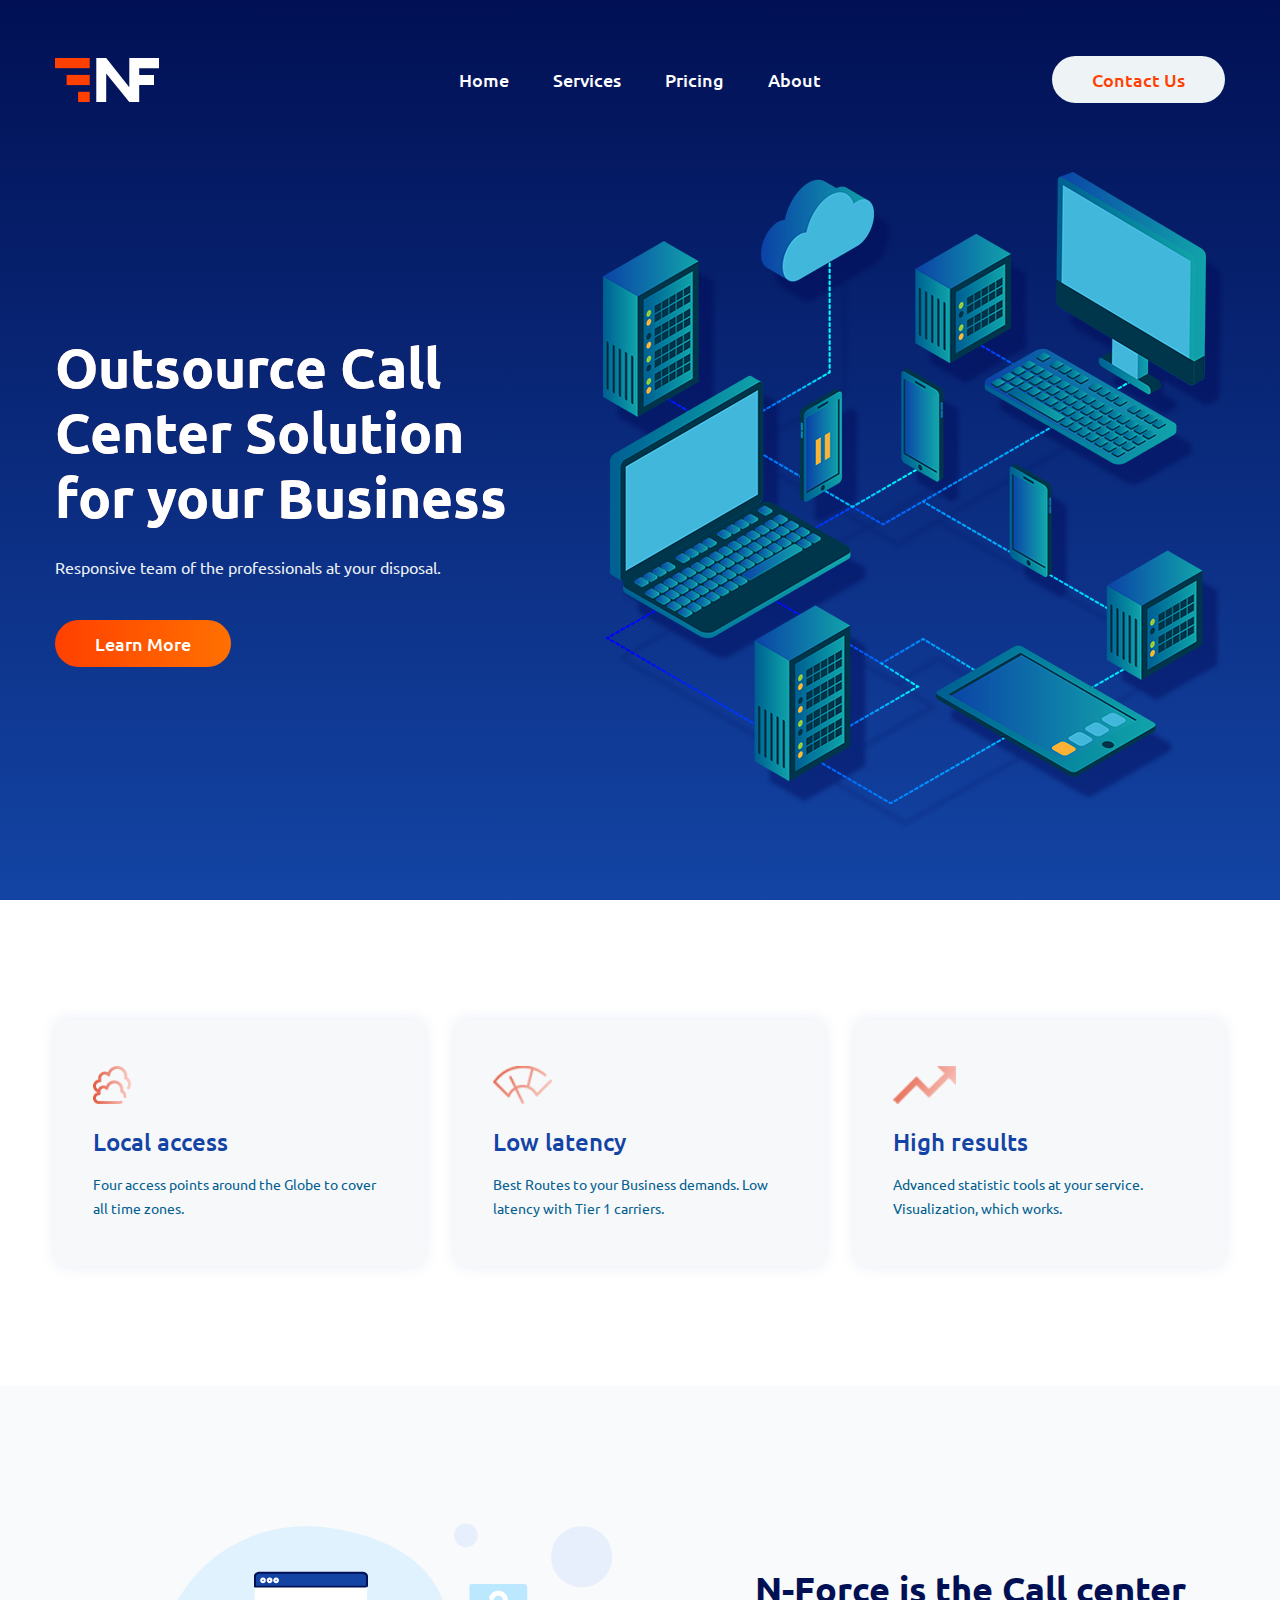
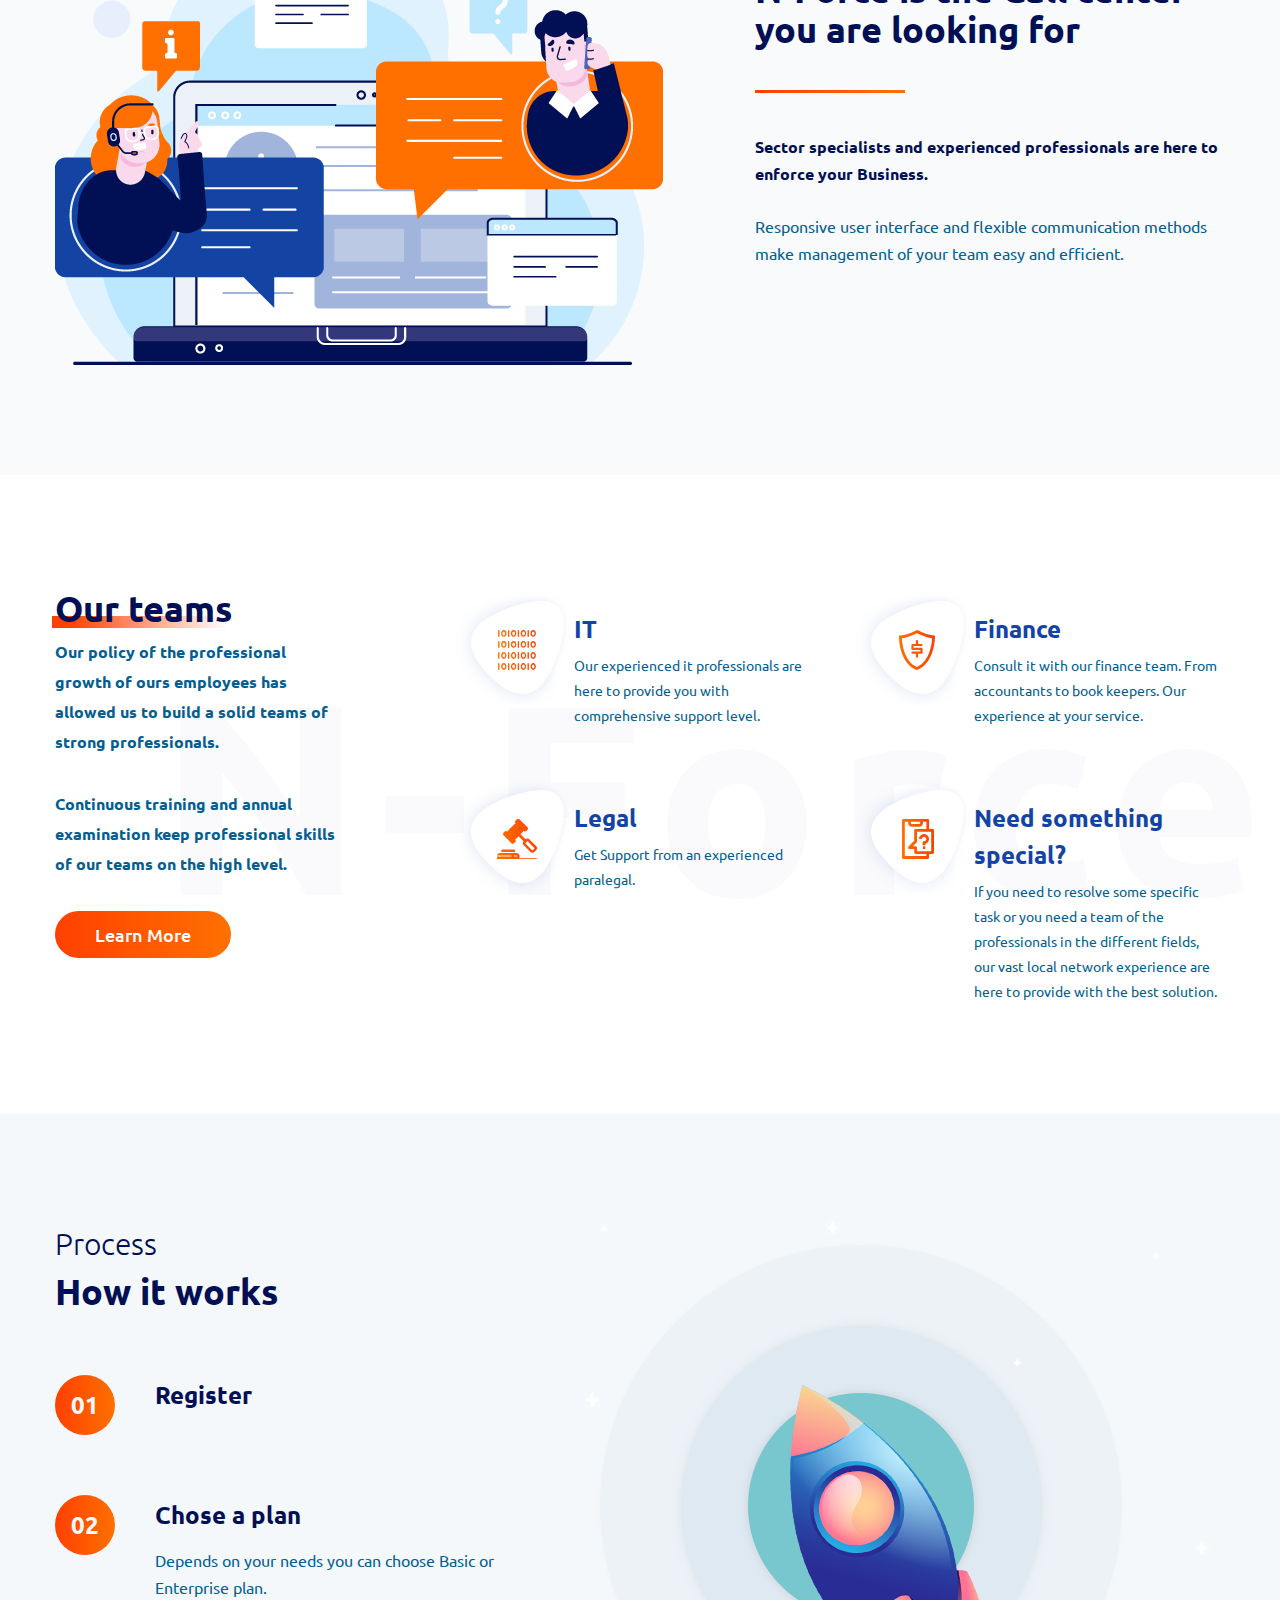
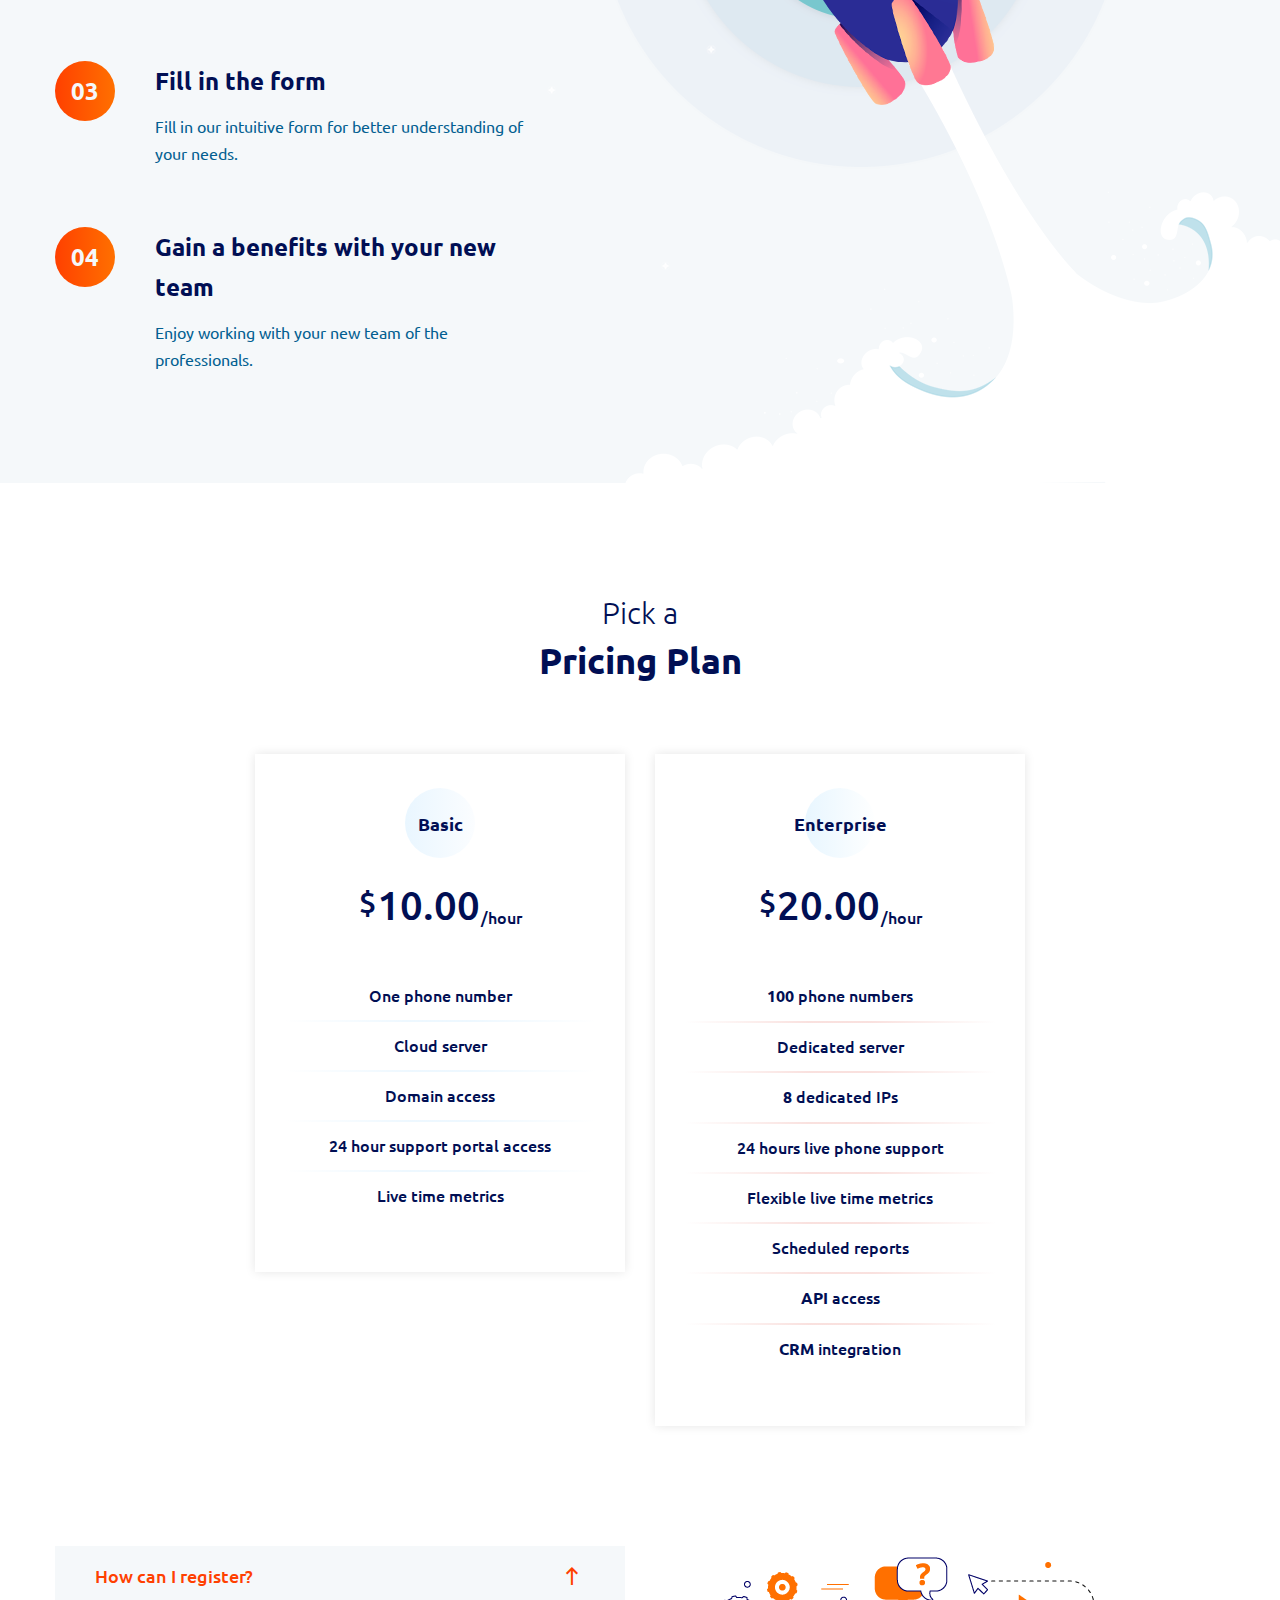
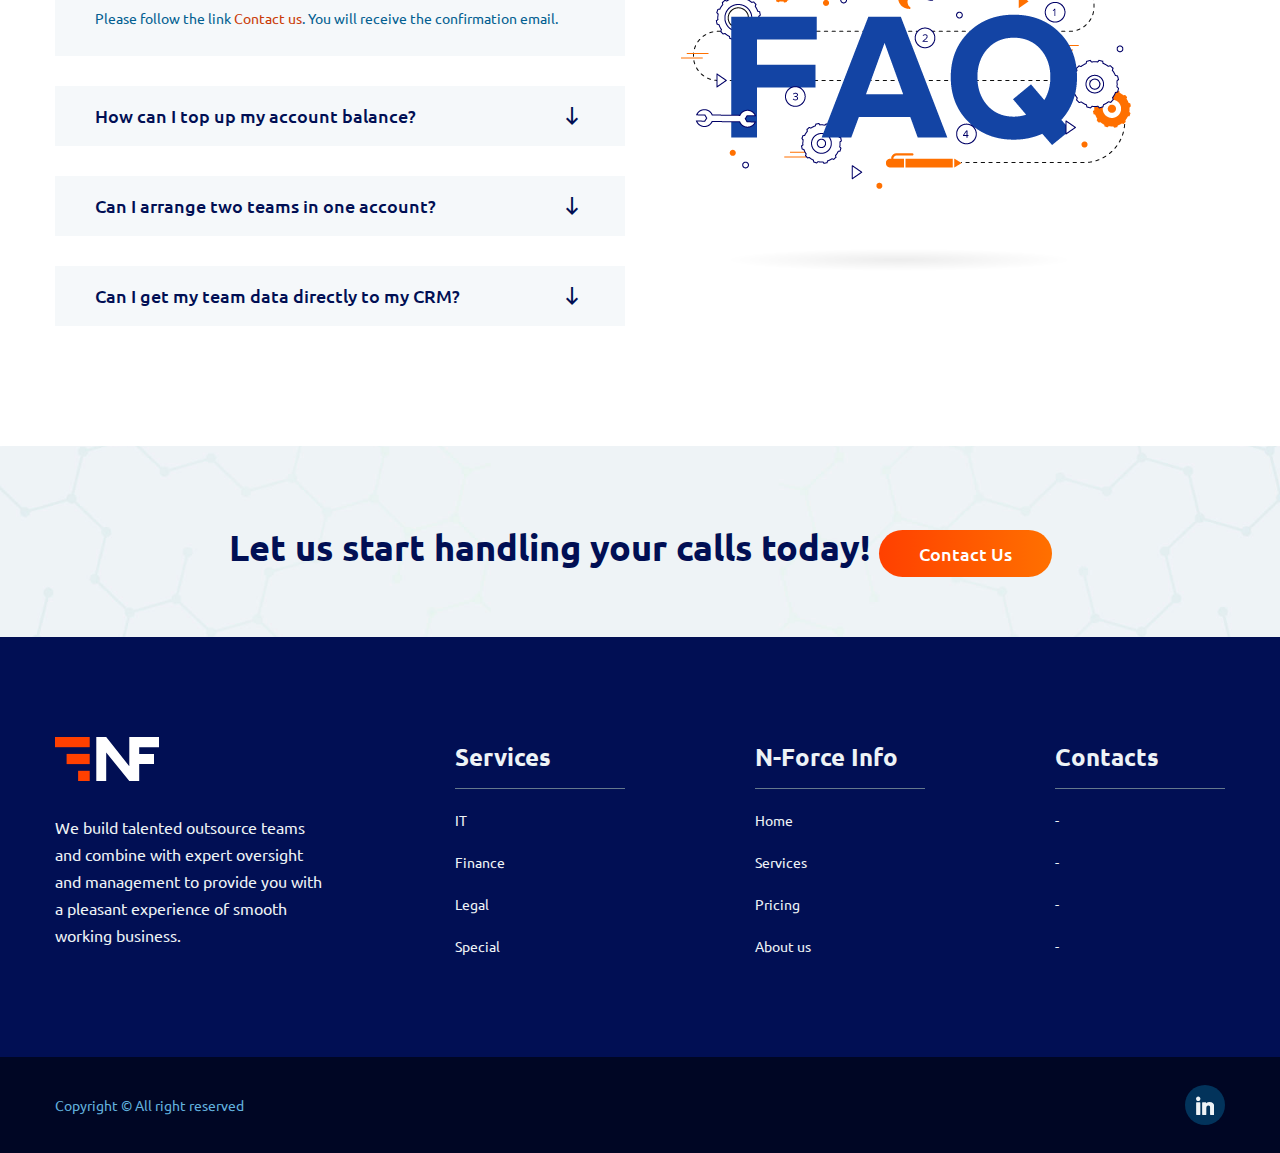
==== commit d1794c11: "FIX: many fixes" ====
--- a/index.html
+++ b/index.html
@@ -38,7 +38,7 @@
                     <div class="col-lg-3">
                         <div class="logo">
                             <a href="index.html">
-                                <img src="images/logo/nforcelogo01.svg" alt="N-force">
+                                <img src="images/logo/nforcelogo01.svg" alt="N-Force">
                             </a>
                         </div>
                     </div>
@@ -75,7 +75,7 @@
                 <!-- Mobile Menu -->
                 <div class="mobile-menu d-block d-lg-none">
                     <div class="logo">
-                        <a href="index.html"><img src="images/logo/nforcelogo01.svg" alt="N-force"></a>
+                        <a href="index.html"><img src="images/logo/nforcelogo01.svg" alt="N-Force"></a>
                     </div>
                     <div class="header__btn">
                         <a class="voopo__btn white__btn" href="contact.html">Contact Us</a>
@@ -101,7 +101,7 @@
 							</div>
 							<div class="col-lg-6 col-xl-7 col-md-6 col-sm-6 col-12">
 								<div class="slide__fornt__img">
-									<img src="images/banner/s1.png" alt="N-force">
+									<img src="images/banner/s1.png" alt="N-Force">
 								</div>
 							</div>
 						</div>
@@ -118,8 +118,8 @@
 					<!-- Start Single Service -->
 					<div class="col-lg-4 col-md-6 col-sm-6 col-12">
 						<div class="service">
-							<img src="images/icons/s1.png" alt="N-force">
-							<h2><a href="#">Local access</a></h2>
+							<img src="images/icons/s1.png" alt="N-Force">
+							<h2><a>Local access</a></h2>
 							<p>Four access points around the Globe to cover all time zones.</p>
 						</div>
 					</div>
@@ -127,8 +127,8 @@
 					<!-- Start Single Service -->
 					<div class="col-lg-4 col-md-6 col-sm-6 col-12 xs__mt--40">
 						<div class="service">
-							<img src="images/icons/s2.png" alt="N-force">
-							<h2><a href="#">Low latency</a></h2>
+							<img src="images/icons/s2.png" alt="N-Force">
+							<h2><a>Low latency</a></h2>
 							<p>Best Routes to your Business demands. Low latency with Tier 1 carriers.</p>
 						</div>
 					</div>
@@ -136,8 +136,8 @@
 					<!-- Start Single Service -->
 					<div class="col-lg-4 col-md-6 col-sm-6 col-12 md__mt--40 sm__mt--40">
 						<div class="service">
-							<img src="images/icons/s3.png" alt="N-force">
-							<h2><a href="#">High results</a></h2>
+							<img src="images/icons/s3.png" alt="N-Force">
+							<h2><a>High results</a></h2>
 							<p>Advanced statistic tools at your service. Visualization, which works.</p>
 						</div>
 					</div>
@@ -146,13 +146,13 @@
 			</div>
 		</div>
 		<!-- End Service Area -->
-		<!-- Start N-force Business -->
+		<!-- Start N-Force Business -->
 		<div class="voopo__business bg--cart-4 ptb--110">
 			<div class="container">
 				<div class="row align-items-center">
 					<div class="col-xl-7 col-lg-6 col-md-6 col-sm-12 col-12">
 						<div class="thumb">
-							<img src="images/about/s1.png" alt="N-force">
+							<img src="images/about/s1.png" alt="N-Force">
 						</div>
 					</div>
 					<div class="col-xl-5 col-lg-6 col-md-6 col-sm-12 col-12 sm__mt--40">
@@ -166,7 +166,7 @@
 				</div>
 			</div>
 		</div>
-		<!-- End N-force Business -->
+		<!-- End N-Force Business -->
 		<!-- Start Best Service Area -->
 		<div id="service" class="voopo__best__service bg--white ptb--110  poss--relative area__text">
 			<div class="container">
@@ -211,7 +211,7 @@
 							</div>
 							<div class="content">
 								<h2><a href="services.html#finance">Finance</a></h2>
-								<p>Consult it without finance team. From accountants to book keepers. Our experience at your service.</p>
+								<p>Consult it with our finance team. From accountants to book keepers. Our experience at your service.</p>
 							</div>
 						</div>
 						<div class="best__service">
@@ -220,7 +220,7 @@
 							</div>
 							<div class="content">
 								<h2><a href="services.html#special">Need something special?</a></h2>
-								<p>If you need.</p>
+								<p>If you need to resolve some specific task or you need a team of the professionals in the different fields, our vast local network experience are here to provide with the best solution.</p>
 							</div>
 						</div>
 					</div>
@@ -292,7 +292,7 @@
                 </div>
             </div>
             <div class="thumb__poss">
-                <img src="images/about/shape.png" alt="N-force">
+                <img src="images/about/shape.png" alt="N-Force">
             </div>
         </div>
         <!-- End Working Process -->
@@ -394,7 +394,7 @@
                                     </h5>
                                 </div>
                                 <div id="collapseThree" class="collapse" role="tabpanel" aria-labelledby="headingThree" data-parent="#accordion">
-                                    <div class="card-body">Yes, your will be able to switch between your teams on your real time dashboard.</div>
+                                    <div class="card-body">Yes, you will be able to switch between your teams on your real time dashboard.</div>
                                 </div>
                             </div>
                             <div class="card">
@@ -412,7 +412,7 @@
                     </div>
                     <div class="col-lg-6 col-md-12 col-sm-12 col-12 sm__mt--40 md__mt--40 xs__mt--40">
                         <div class="contact__thumb">
-                            <img src="images/about/faq.png" alt="N-force">
+                            <img src="images/about/faq.png" alt="N-Force">
                         </div>
                     </div>
                 </div>
@@ -427,7 +427,7 @@
                         <div class="section__title text-center">
                             <h2>
                             Let us start handling your calls today!
-                            <a class="voopo__btn align-top" href="contact.html">Contact Us</a>
+                            <a class="voopo__btn mt--20" href="contact.html">Contact Us</a>
                             </h2>
                         </div>
 
@@ -445,10 +445,10 @@
 						<div class="col-lg-3 col-md-6 col-sm-6 col-12">
 							<div class="single__wedget">
 								<div class="logo">
-									<a href="index.html"><img src="images/logo/nforcelogo01.svg" alt="N-force"></a>
+									<a href="index.html"><img src="images/logo/nforcelogo01.svg" alt="N-Force"></a>
 								</div>
 								<div class="content">
-									<p>There are variations of passages of Lorem Ipsum available, the majority have suffered alteration.</p>
+									<p>We build talented outsource teams and combine with expert oversight and management to provide you with a pleasant experience of smooth working business.</p>
 								</div>
 							</div>
 						</div>
@@ -469,7 +469,7 @@
 						<!-- Start Single Wedget -->
 						<div class="col-lg-2 offset-lg-1 col-md-6 col-sm-6 col-12 sm__mt--40 md__mt--40">
 							<div class="single__wedget">
-								<h2 class="ft__title">N-force Info</h2>
+								<h2 class="ft__title">N-Force Info</h2>
 								<ul class="ft__contact__link">
 									<li><a href="index.html">Home</a></li>
 									<li><a href="services.html">Services</a></li>
--- a/style.css
+++ b/style.css
@@ -1638,7 +1638,8 @@
   .service img {
     height: 38px; }
   .service h2 {
-    margin-top: 22px; }
+    margin-top: 22px;
+    color: #1344a5; }
     .service h2 a {
       color: #1344a5;
       font-size: 24px;
@@ -1700,8 +1701,8 @@
 
 .area__text::before {
   color: #fafafc;
-  content: "n-force";
-  font-size: 310px;
+  content: "N-Force";
+  font-size: 270px;
   font-weight: 700;
   letter-spacing: 16px;
   position: absolute;
@@ -1713,14 +1714,14 @@
   display: flex;
   flex-wrap: wrap; }
   .best__service .icon {
-    margin-right: 7px;
+    margin-right: -4px;
     background: rgba(0, 0, 0, 0) url("images/icons/bg.png") no-repeat scroll left top;
     color: linear-gradient(-90deg, #ff7000, #ff4000);
     font-size: 40px;
     height: 74%;
-    line-height: 123px;
+    line-height: 120px;
     text-align: center;
-    flex-basis: 31%; }
+    flex-basis: 33.3%; }
     .best__service .icon i {
       background: -webkit-linear-gradient(#ff7000, #ff4000);
       -webkit-background-clip: text;
@@ -1729,9 +1730,10 @@
     flex-basis: 67%; }
     .best__service .content h2 {
       font-size: 24px;
-      line-height: 47px;
+      line-height: 37px;
       margin-bottom: 6px;
-      margin-top: 25px; }
+      margin-top: 25px;
+      color: #1344a5; }
       .best__service .content h2 a {
         color: #1344a5;
         transition: 0.4s; }
@@ -1829,6 +1831,9 @@
   .best__service + .best__service {
     margin-top: 30px; }
 
+  .best__service .icon {
+    flex-basis: 28%; }
+
   .voopo__service.service__position {
     padding: 120px 0;
     top: 0; }
@@ -1892,7 +1897,7 @@
     padding-top: 40px; } }
 @media only screen and (max-width: 767px) {
   .best__service .icon {
-    flex-basis: 24%; }
+    flex-basis: 26%; }
 
   .best__service .content {
     flex-basis: 73%; }
@@ -1942,7 +1947,7 @@
     padding-bottom: 22px; } }
 @media only screen and (max-width: 479px) {
   .best__service .icon {
-    flex-basis: 41%; }
+    flex-basis: 48%; }
 
   .best__service .content {
     flex-basis: 100%; }
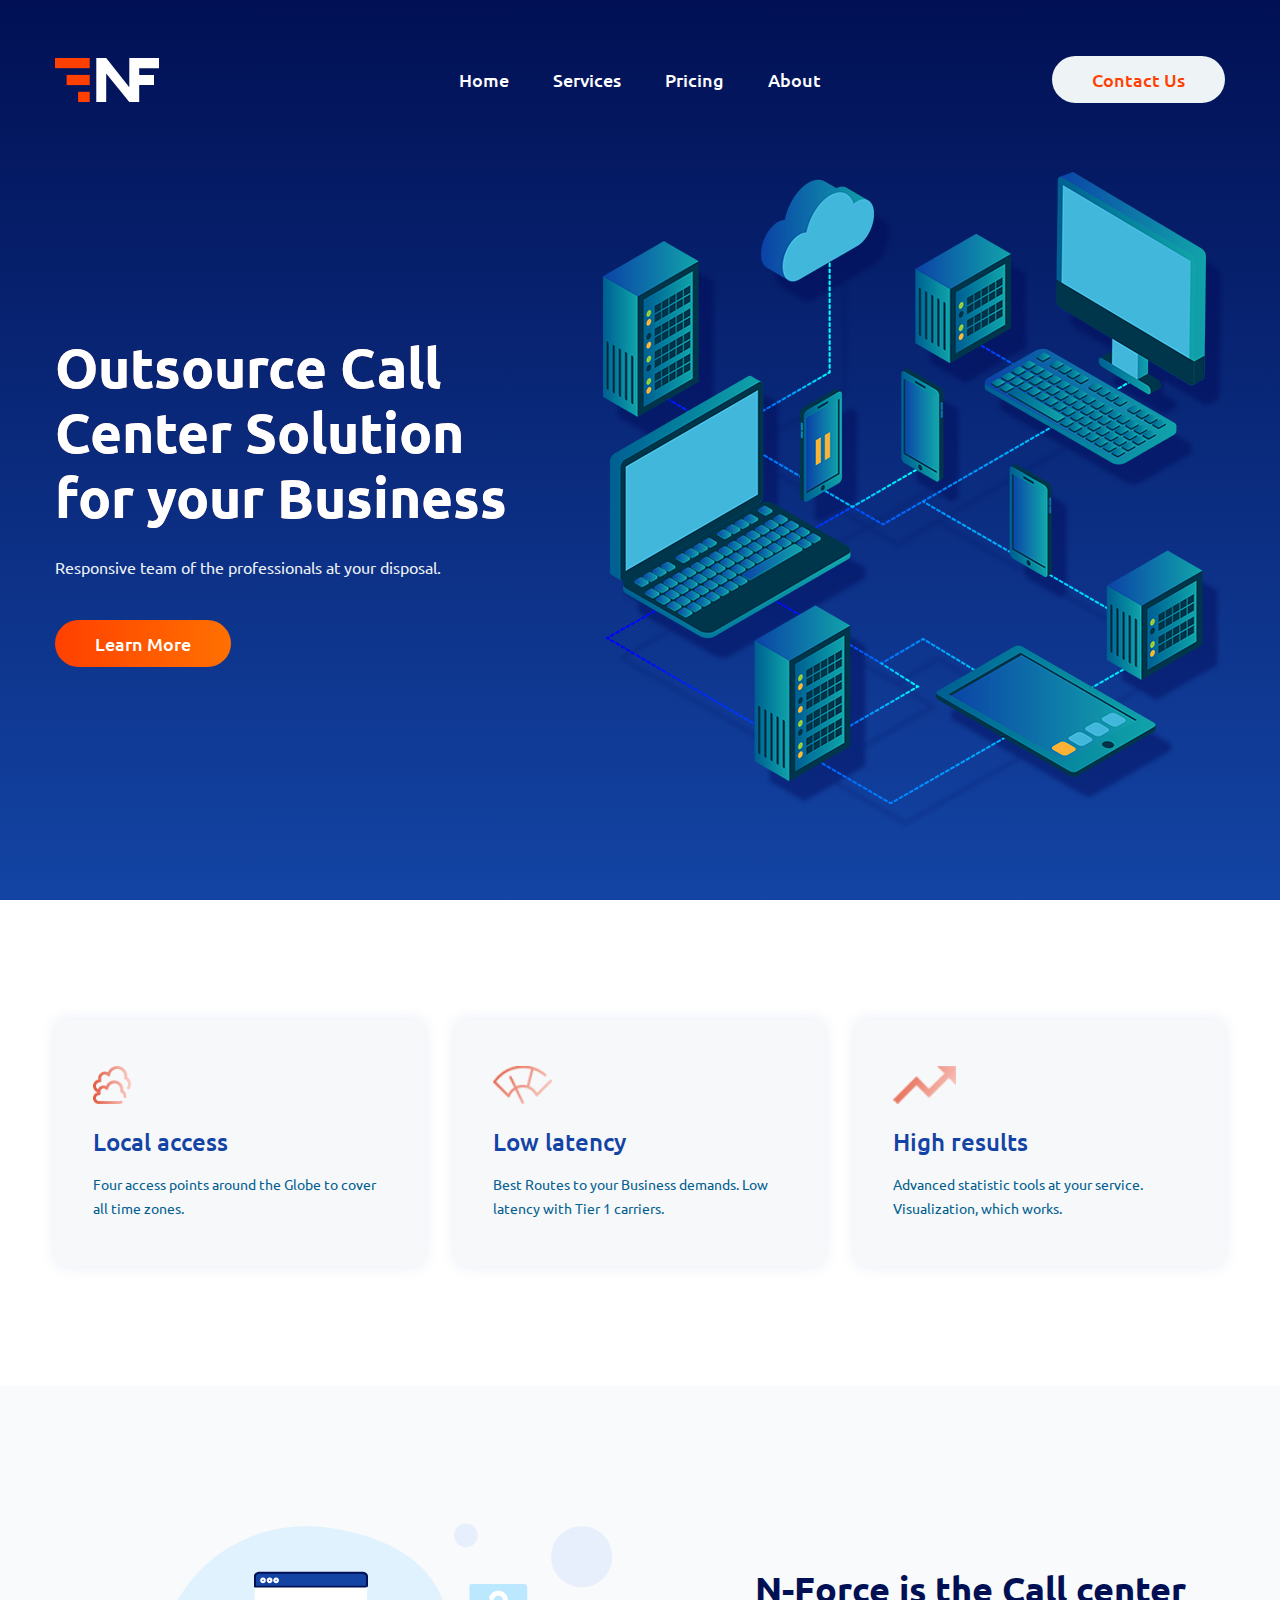
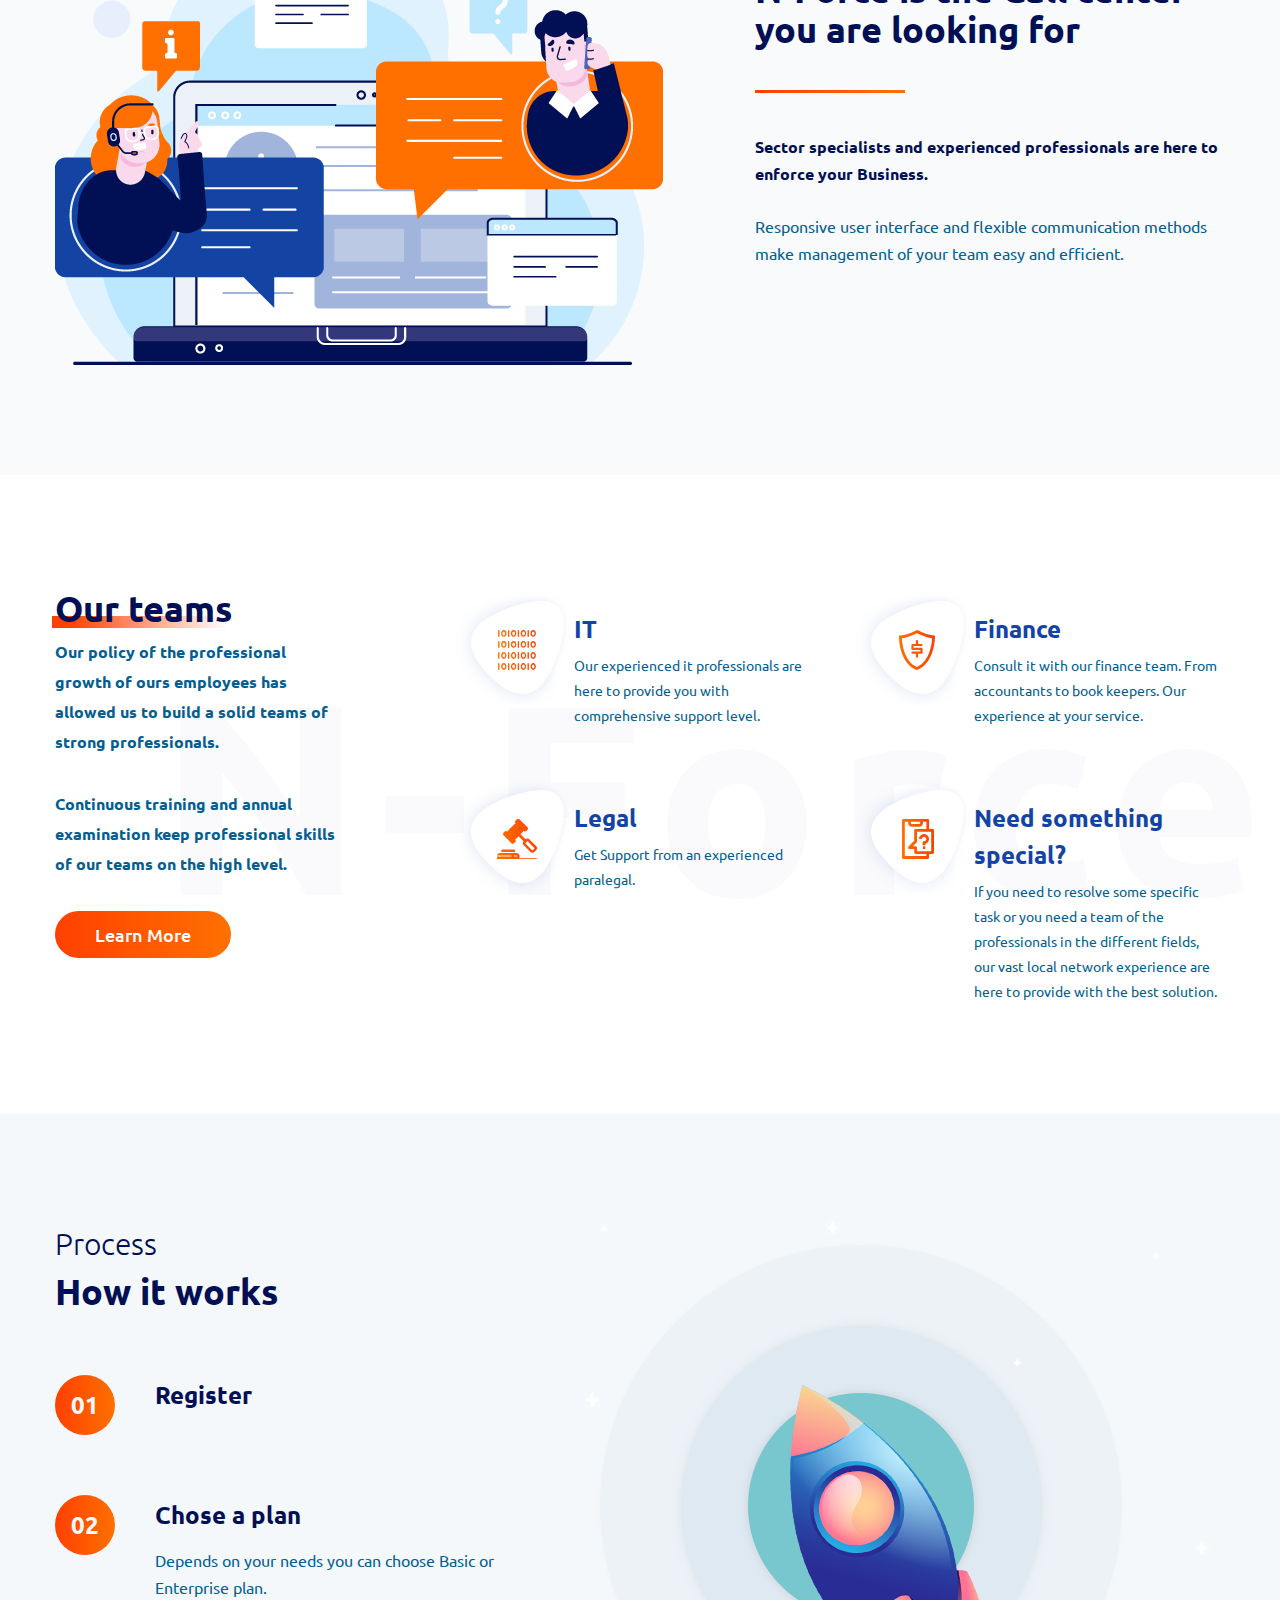
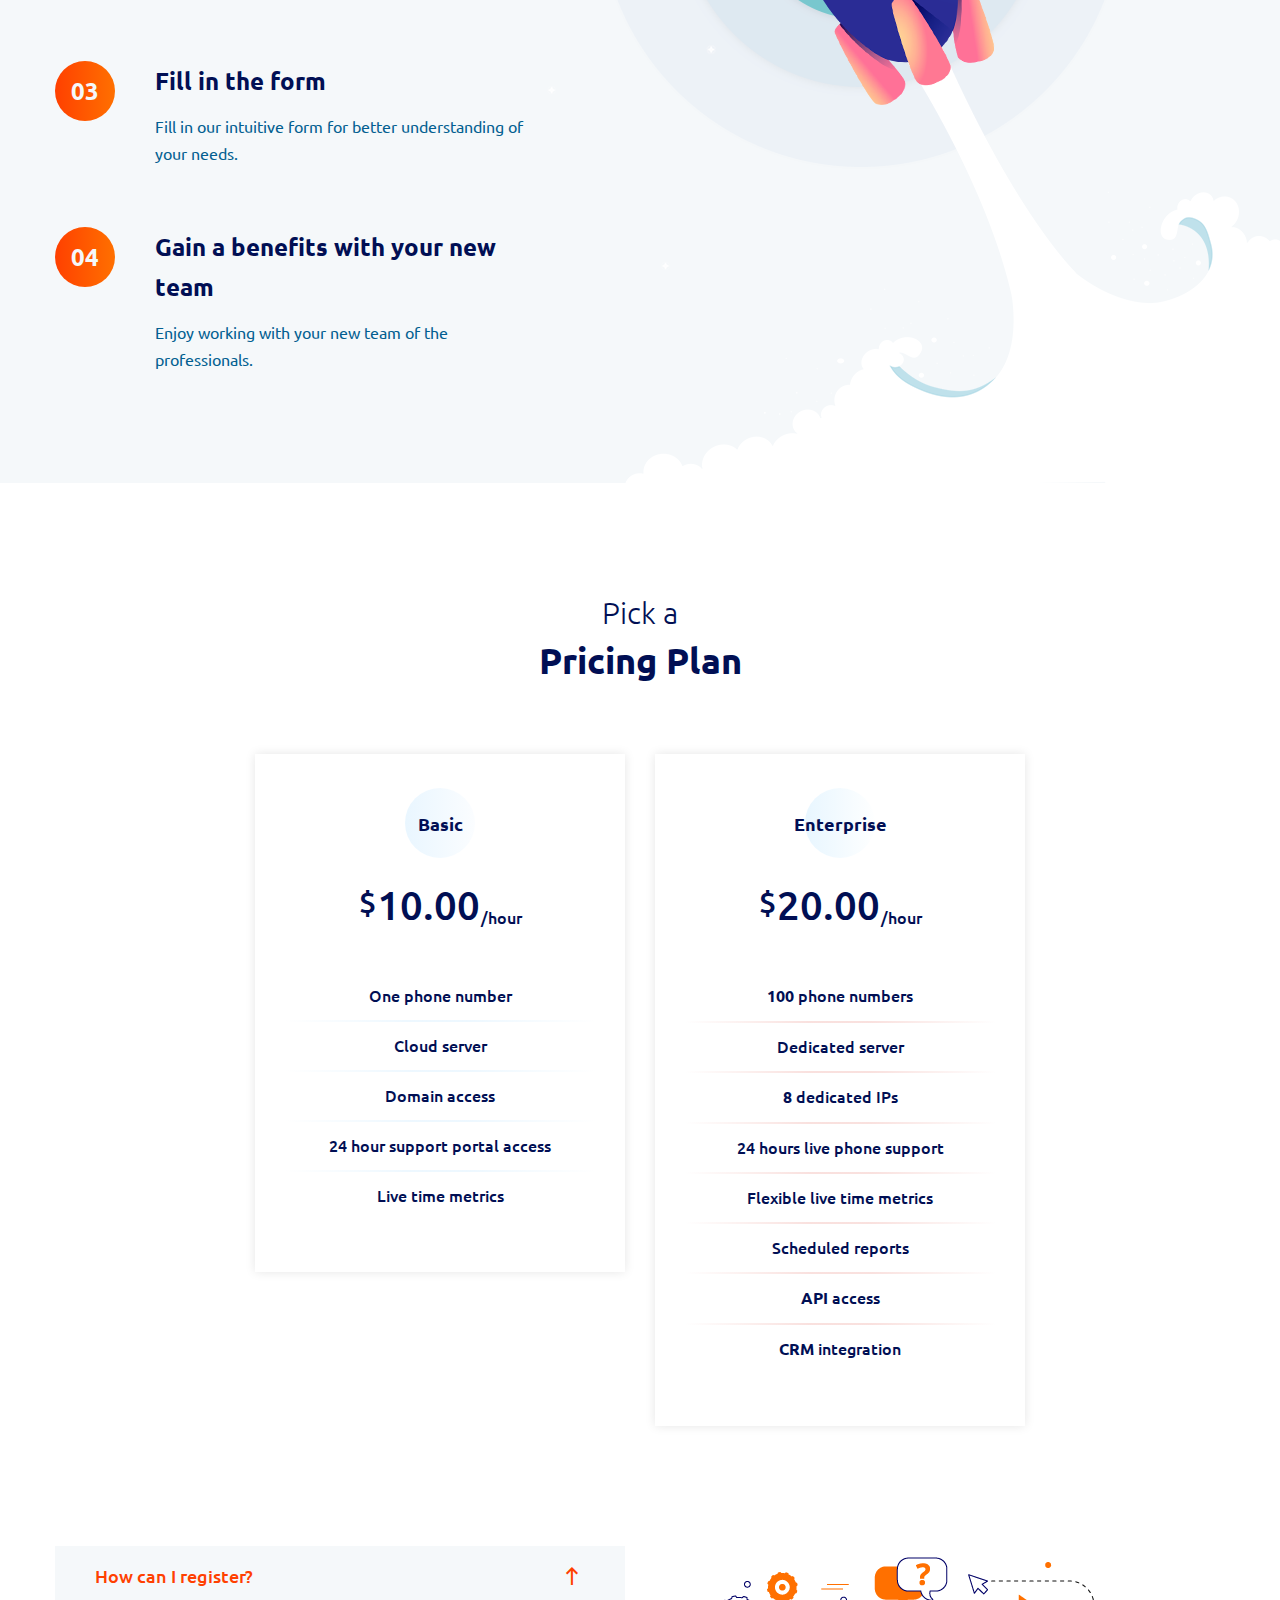
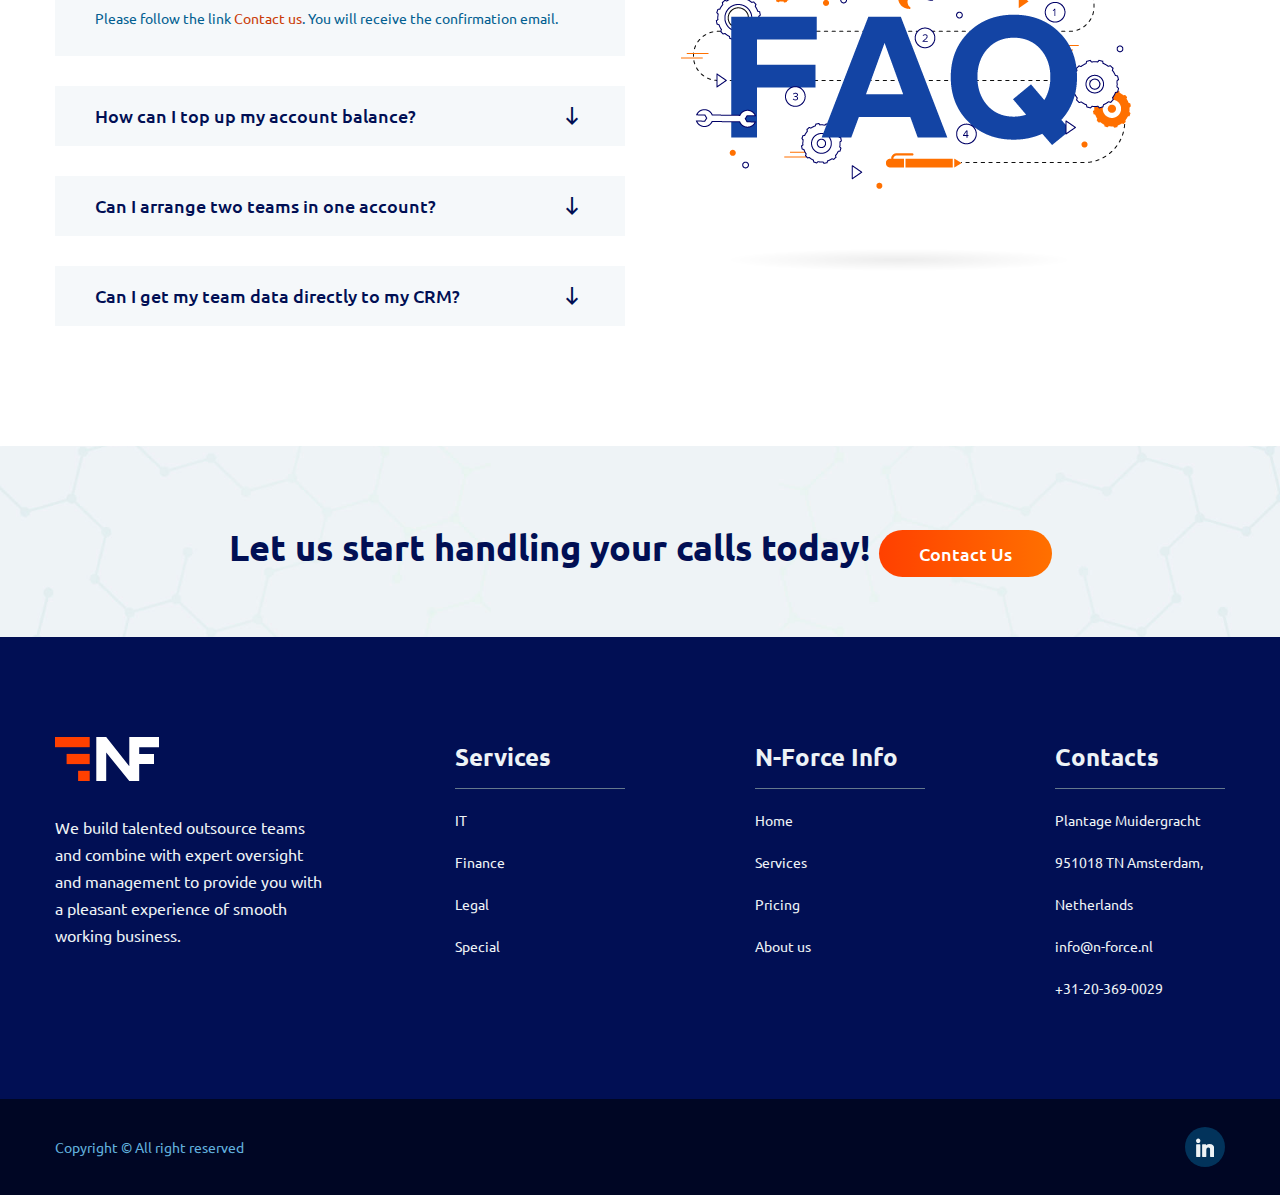
==== commit e5671832: "ADD: contacts" ====
--- a/index.html
+++ b/index.html
@@ -484,10 +484,13 @@
 							<div class="single__wedget">
 								<h2 class="ft__title">Contacts</h2>
 								<ul class="ft__contact__link">
-									<li><a href="#">-</a></li>
-									<li><a href="#">-</a></li>
-									<li><a href="#">-</a></li>
-									<li><a href="#">-</a></li>
+                                    <li>
+                                        <a href="#" style="pointer-events:none;cursor:default;">
+                                            Plantage Muidergracht 951018 TN Amsterdam, Netherlands
+                                        </a>
+                                    </li>
+                                    <li><a href="mailto:info@n-force.nl">info@n-force.nl</a></li>
+                                    <li><a href="tel:+31203690029">+31-20-369-0029</a></li>
 								</ul>
 							</div>
 						</div>
